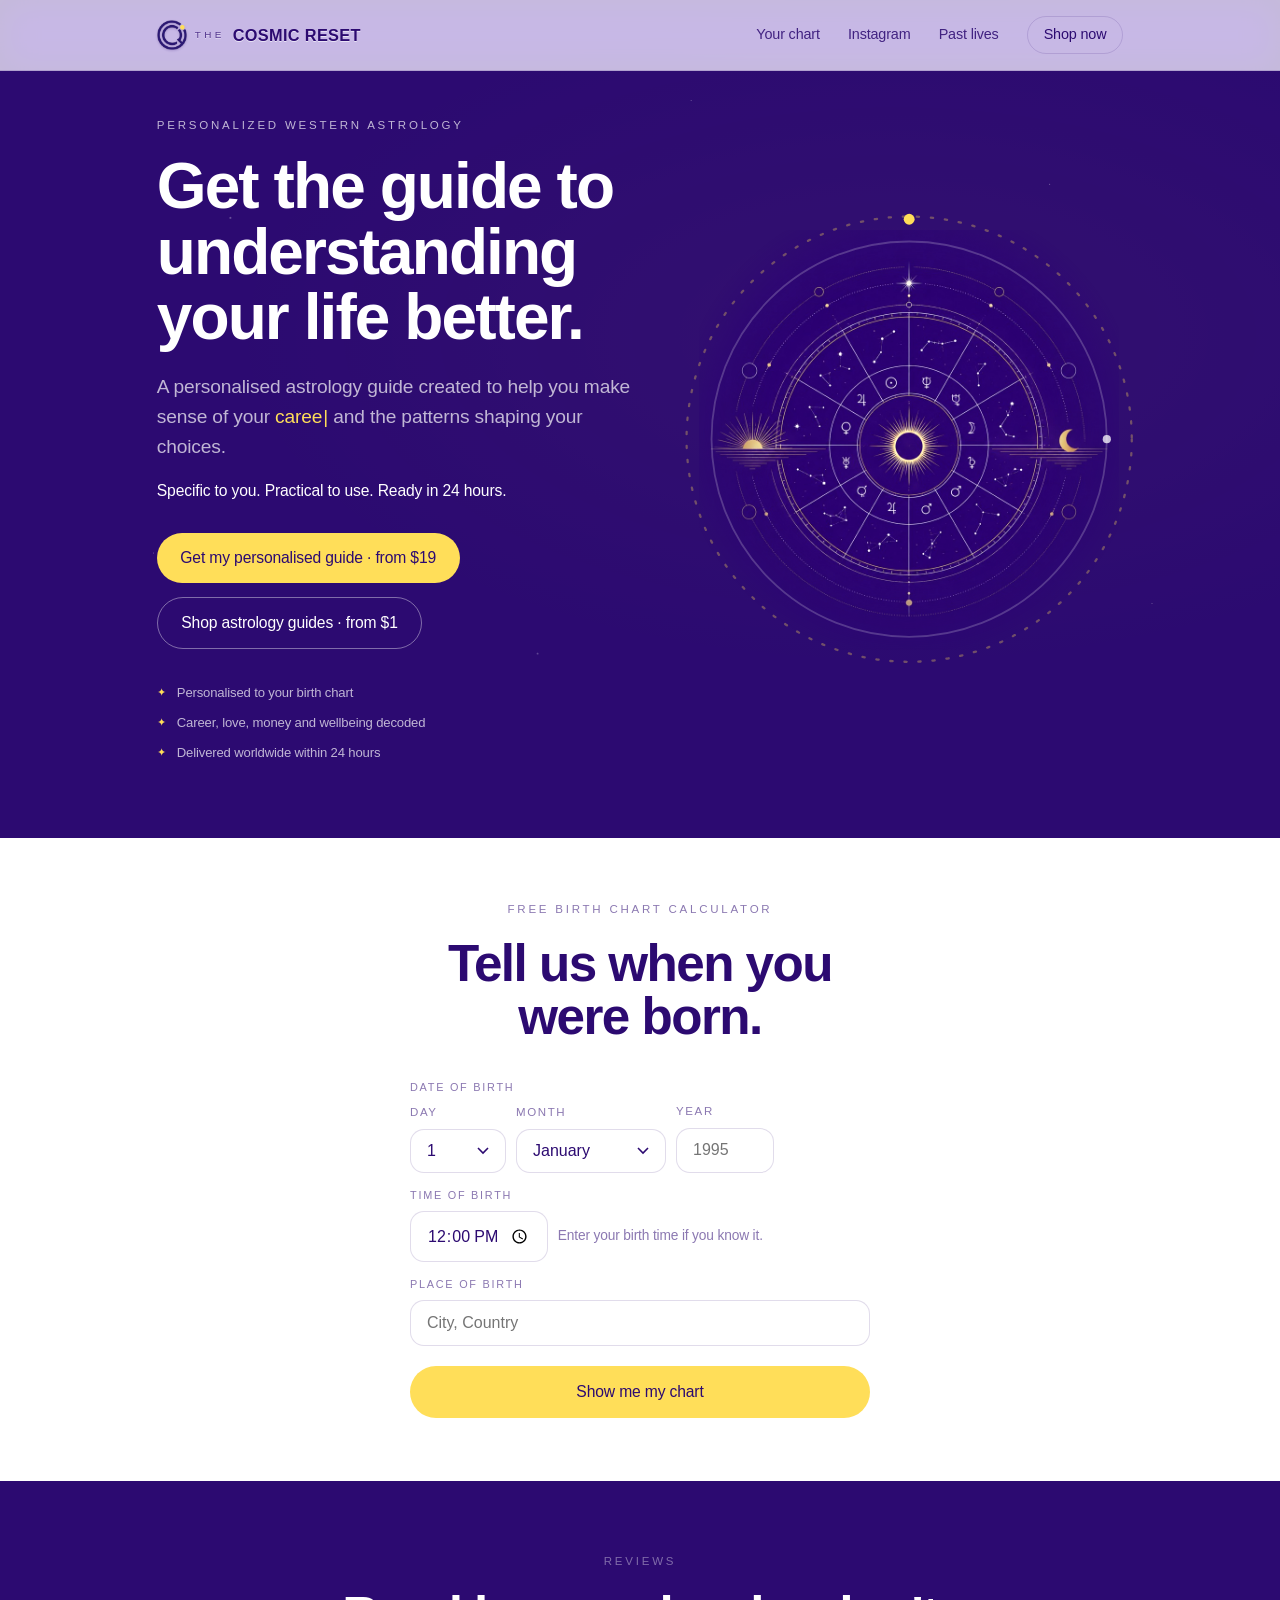
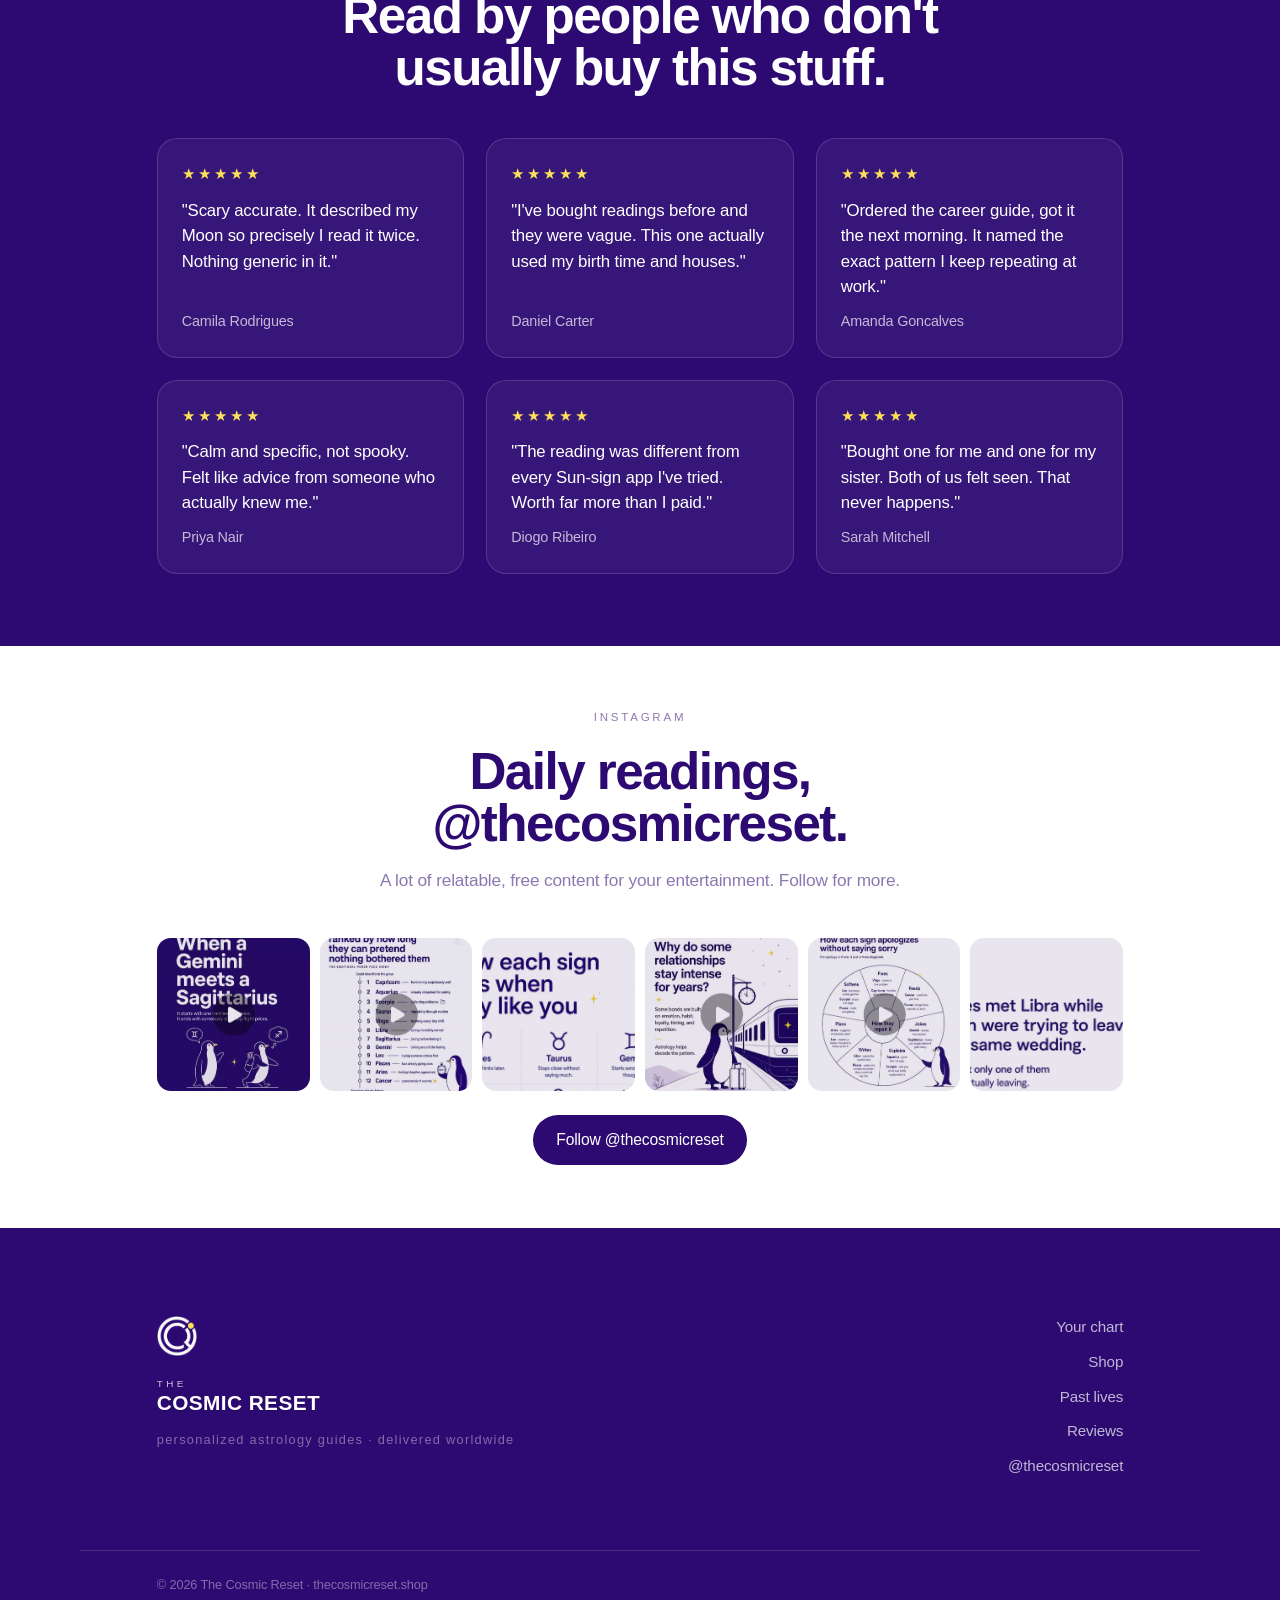
==== index.html @ 253e8c49 "Compact calculator to just a form; Show me my chart opens birth-chart popup (Sun/Moon/Rising up top," ====
<!doctype html>
<html lang="en">
<head>
  <meta charset="utf-8" />
  <meta name="viewport" content="width=device-width, initial-scale=1" />
  <title>The Cosmic Reset · Personalized astrology guides</title>
  <meta name="description" content="Personalized astrology guides built from your exact birth chart. Your Moon, Rising and houses decoded into career, love, health and money. Delivered worldwide in 24 hours." />
  <link rel="icon" href="assets/favicon.png" type="image/png" />
  <link rel="stylesheet" href="styles.css?v=6" />
</head>
<body>

  <!-- ================= NAV ================= -->
  <header class="nav" id="nav">
    <div class="nav__inner">
      <a class="wordmark" href="#top" aria-label="The Cosmic Reset, home">
        <span class="wordmark__logo" aria-hidden="true">
          <img class="wordmark__img wordmark__img--onDark" src="assets/logo-mark-white.png" alt="" />
          <img class="wordmark__img wordmark__img--onLight" src="assets/logo-mark.png" alt="" />
        </span>
        <span class="wordmark__the">THE</span>
        <span class="wordmark__main">COSMIC RESET</span>
      </a>
      <nav class="nav__links" aria-label="Primary">
        <a href="#calc">Your chart</a>
        <a href="#instagram">Instagram</a>
        <a href="past.html">Past lives</a>
        <a href="shop.html" class="nav__cta">Shop now</a>
      </nav>
    </div>
  </header>

  <main id="top">

    <!-- ================= HERO ================= -->
    <section class="hero" aria-labelledby="hero-title">
      <div class="wrap hero__inner">
        <div class="hero__content">
          <p class="eyebrow">Personalized Western astrology</p>
          <h1 id="hero-title" class="hero__title">Get the guide to understanding your life better.</h1>
          <p class="hero__sub">
            A personalised astrology guide created to help you make sense of your
            <span class="type"><span class="type__word" id="typeWord">career</span><span class="type__caret" aria-hidden="true">|</span></span>
            and the patterns shaping your choices.
          </p>
          <p class="hero__micro">Specific to you. Practical to use. Ready in 24 hours.</p>
          <div class="hero__actions">
            <a href="#calc" class="btn btn--yellow">Get my personalised guide · from $19</a>
            <a href="shop.html" class="btn btn--ghost">Shop astrology guides · from $1</a>
          </div>
          <ul class="trust">
            <li>Personalised to your birth chart</li>
            <li>Career, love, money and wellbeing decoded</li>
            <li>Delivered worldwide within 24 hours</li>
          </ul>
        </div>

        <div class="hero__art" aria-hidden="true">
          <span class="hero__art-glow"></span>
          <img class="hero__art-img" src="assets/graphics/g01.jpg" alt="" loading="eager" />
          <svg class="hero__art-aura" viewBox="0 0 100 100">
            <g class="aura-spin-cw">
              <circle cx="50" cy="50" r="49" class="aura-ring aura-ring--dash" />
              <circle cx="50" cy="1.6" r="1.2" class="aura-dot" />
            </g>
            <g class="aura-spin-ccw">
              <circle cx="50" cy="50" r="43.5" class="aura-ring" />
              <circle cx="93.5" cy="50" r="0.9" class="aura-dot aura-dot--white" />
            </g>
          </svg>
        </div>
      </div>
    </section>

    <!-- ================= FREE BIRTH CHART CALCULATOR ================= -->
    <section class="calc" id="calc" aria-labelledby="calc-title">
      <div class="wrap calc__inner">
        <p class="eyebrow eyebrow--dark">Free birth chart calculator</p>
        <h2 id="calc-title" class="statement statement--sm">Tell us when you were born.</h2>

        <form class="calc__form" id="chartForm" novalidate>
          <fieldset class="calc__group">
            <legend>Date of birth</legend>
            <div class="calc__row">
              <div class="field field--sm"><label for="bDay">Day</label><select id="bDay" required></select></div>
              <div class="field"><label for="bMonth">Month</label><select id="bMonth" required></select></div>
              <div class="field field--sm"><label for="bYear">Year</label><input id="bYear" type="number" inputmode="numeric" min="1900" max="2030" placeholder="1995" required /></div>
            </div>
          </fieldset>
          <fieldset class="calc__group">
            <legend>Time of birth</legend>
            <div class="calc__row">
              <div class="field field--sm"><label for="bTime" class="sr-only">Time of birth</label><input id="bTime" type="time" value="12:00" required /></div>
              <p class="calc__note">Enter your birth time if you know it.</p>
            </div>
          </fieldset>
          <fieldset class="calc__group">
            <legend>Place of birth</legend>
            <div class="field field--place">
              <label for="bPlace" class="sr-only">Place of birth</label>
              <input id="bPlace" type="text" autocomplete="off" placeholder="City, Country" required />
              <ul class="place-results" id="placeResults" hidden></ul>
            </div>
          </fieldset>
          <button type="submit" class="btn btn--yellow" id="chartBtn">Show me my chart</button>
        </form>

        <div class="calc__loading" id="calcLoading" hidden>
          <span class="spinner" aria-hidden="true"></span>
          <p class="calc__loadhead">Finding your place in the sky…</p>
          <p class="calc__note">Your birth details are being turned into your personal chart.</p>
        </div>

      </div>
    </section>

    <!-- ================= TESTIMONIALS ================= -->
    <section class="reviews" id="reviews" aria-labelledby="reviews-title">
      <div class="wrap">
        <header class="section-head section-head--center">
          <p class="eyebrow eyebrow--dark">Reviews</p>
          <h2 id="reviews-title" class="statement statement--sm">Read by people who don't usually buy this stuff.</h2>
        </header>
        <div class="reviews__grid">
          <figure class="review">
            <div class="review__stars" aria-label="5 out of 5">★★★★★</div>
            <blockquote>"Scary accurate. It described my Moon so precisely I read it twice. Nothing generic in it."</blockquote>
            <figcaption>Camila Rodrigues</figcaption>
          </figure>
          <figure class="review">
            <div class="review__stars" aria-label="5 out of 5">★★★★★</div>
            <blockquote>"I've bought readings before and they were vague. This one actually used my birth time and houses."</blockquote>
            <figcaption>Daniel Carter</figcaption>
          </figure>
          <figure class="review">
            <div class="review__stars" aria-label="5 out of 5">★★★★★</div>
            <blockquote>"Ordered the career guide, got it the next morning. It named the exact pattern I keep repeating at work."</blockquote>
            <figcaption>Amanda Goncalves</figcaption>
          </figure>
          <figure class="review">
            <div class="review__stars" aria-label="5 out of 5">★★★★★</div>
            <blockquote>"Calm and specific, not spooky. Felt like advice from someone who actually knew me."</blockquote>
            <figcaption>Priya Nair</figcaption>
          </figure>
          <figure class="review">
            <div class="review__stars" aria-label="5 out of 5">★★★★★</div>
            <blockquote>"The reading was different from every Sun-sign app I've tried. Worth far more than I paid."</blockquote>
            <figcaption>Diogo Ribeiro</figcaption>
          </figure>
          <figure class="review">
            <div class="review__stars" aria-label="5 out of 5">★★★★★</div>
            <blockquote>"Bought one for me and one for my sister. Both of us felt seen. That never happens."</blockquote>
            <figcaption>Sarah Mitchell</figcaption>
          </figure>
        </div>
      </div>
    </section>

    <!-- ================= INSTAGRAM ================= -->
    <section class="ig" id="instagram" aria-labelledby="ig-title">
      <div class="wrap">
        <header class="section-head section-head--center">
          <p class="eyebrow eyebrow--dark">Instagram</p>
          <h2 id="ig-title" class="statement statement--sm">Daily readings, @thecosmicreset.</h2>
          <p class="section-head__sub">A lot of relatable, free content for your entertainment. Follow for more.</p>
        </header>
        <div class="ig__grid">
          <a class="ig__tile ig__tile--photo" style="background-image:url('assets/insta/1.jpg')" href="https://www.instagram.com/p/DZp_RpdBVio/" target="_blank" rel="noopener" aria-label="View post on Instagram"><span class="ig__ov"></span></a>
          <a class="ig__tile ig__tile--photo" style="background-image:url('assets/insta/2.jpg')" href="https://www.instagram.com/p/Dbuy3RUh7YG/" target="_blank" rel="noopener" aria-label="View post on Instagram"><span class="ig__ov"></span></a>
          <a class="ig__tile ig__tile--photo" style="background-image:url('assets/insta/3.jpg')" href="https://www.instagram.com/p/DaiIgCUAY5L/" target="_blank" rel="noopener" aria-label="View post on Instagram"><span class="ig__ov"></span></a>
          <a class="ig__tile ig__tile--photo" style="background-image:url('assets/insta/4.jpg')" href="https://www.instagram.com/p/DZrbZH2Blje/" target="_blank" rel="noopener" aria-label="View post on Instagram"><span class="ig__ov"></span></a>
          <a class="ig__tile ig__tile--photo" style="background-image:url('assets/insta/5.jpg')" href="https://www.instagram.com/p/Dbrk7vJhxXN/" target="_blank" rel="noopener" aria-label="View post on Instagram"><span class="ig__ov"></span></a>
          <a class="ig__tile ig__tile--photo" style="background-image:url('assets/insta/6.jpg')" href="https://www.instagram.com/p/DbvMzLageoQ/?img_index=1" target="_blank" rel="noopener" aria-label="View post on Instagram"><span class="ig__ov"></span></a>
        </div>
        <div class="ig__cta"><a class="btn btn--purple" href="https://instagram.com/thecosmicreset" target="_blank" rel="noopener">Follow @thecosmicreset</a></div>
      </div>
    </section>

  </main>

  <!-- ================= FOOTER ================= -->
  <footer class="footer">
    <div class="wrap footer__inner">
      <div class="footer__brand">
        <img class="footer__logo" src="assets/logo-mark-white.png" alt="" aria-hidden="true" />
        <span class="wordmark wordmark--footer">
          <span class="wordmark__the">THE</span>
          <span class="wordmark__main">COSMIC RESET</span>
        </span>
        <p class="footer__line">personalized astrology guides · delivered worldwide</p>
      </div>
      <nav class="footer__nav" aria-label="Footer">
        <a href="#calc">Your chart</a>
        <a href="shop.html">Shop</a>
        <a href="past.html">Past lives</a>
        <a href="#reviews">Reviews</a>
        <a href="https://instagram.com/thecosmicreset" rel="noopener">@thecosmicreset</a>
      </nav>
    </div>
    <p class="footer__legal">© <span id="year"></span> The Cosmic Reset · thecosmicreset.shop</p>
  </footer>

  <!-- full birth chart popup -->
  <div class="modal fchart" id="fullChartModal" hidden aria-modal="true" role="dialog" aria-label="Your full birth chart">
    <div class="modal__backdrop" data-fclose></div>
    <div class="modal__card fchart__card">
      <button class="modal__x" data-fclose aria-label="Close">×</button>
      <p class="modal__eyebrow" id="fcSystem">Tropical · Western astrology</p>
      <h3 class="modal__title">Your birth chart</h3>
      <div class="fbig" id="fcBig"></div>
      <div class="fchart__angles" id="fcAngles"></div>
      <div class="fchart__cols">
        <div>
          <h4 class="fchart__h">Placements</h4>
          <div class="ptable" id="fcPlanets"></div>
        </div>
        <div>
          <h4 class="fchart__h">Houses <span class="fchart__hsub">areas of life</span></h4>
          <div class="htable" id="fcHouses"></div>
        </div>
      </div>
      <a class="btn btn--yellow fchart__cta" href="shop.html">Go deeper with a personalized guide</a>
    </div>
  </div>

  <div class="toast" id="toast" role="status" aria-live="polite"></div>

  <script src="https://checkout.razorpay.com/v1/checkout.js"></script>
  <script src="config.js?v=6"></script>
  <script src="chart.js?v=6"></script>
  <script src="app.js?v=6"></script>
</body>
</html>
---- styles.css ----
/* ============================================================
   THE COSMIC RESET · astrology store
   Palette only: purple #2C0A71 · yellow #FFDE59 · white #FFFFFF
   Type: Helvetica Neue. Space is authority.
   ============================================================ */

:root {
  --purple: #2C0A71;
  --purple-80: rgba(44, 10, 113, 0.80);
  --purple-55: rgba(44, 10, 113, 0.55);
  --purple-14: rgba(44, 10, 113, 0.14);
  --purple-08: rgba(44, 10, 113, 0.08);
  --yellow: #FFDE59;
  --white: #FFFFFF;
  --white-70: rgba(255, 255, 255, 0.70);
  --white-40: rgba(255, 255, 255, 0.40);
  --white-14: rgba(255, 255, 255, 0.14);

  --maxw: 1120px;
  --pad: clamp(22px, 6vw, 80px);
  --ease: cubic-bezier(0.22, 1, 0.36, 1);
  --font: "Helvetica Neue", Helvetica, "Inter", -apple-system, BlinkMacSystemFont, Arial, sans-serif;
}

* { box-sizing: border-box; margin: 0; padding: 0; }
html { scroll-behavior: smooth; -webkit-font-smoothing: antialiased; text-rendering: optimizeLegibility; }
body {
  font-family: var(--font); color: var(--purple); background: var(--white);
  line-height: 1.5; letter-spacing: -0.01em; overflow-x: hidden;
}
.wrap { width: 100%; max-width: var(--maxw); margin: 0 auto; padding-left: var(--pad); padding-right: var(--pad); }
a { color: inherit; text-decoration: none; }
[hidden] { display: none !important; }
.sr-only { position: absolute; width: 1px; height: 1px; padding: 0; margin: -1px; overflow: hidden; clip: rect(0 0 0 0); white-space: nowrap; border: 0; }

/* ---------- shared type ---------- */
.eyebrow { font-size: 0.72rem; font-weight: 500; letter-spacing: 0.24em; text-transform: uppercase; color: var(--white-70); margin-bottom: 20px; }
.eyebrow--dark { color: var(--purple-55); }
.accent { color: var(--yellow); }
.muted { color: var(--purple-55); }
.statement { font-weight: 700; font-size: clamp(2.4rem, 6vw, 4.6rem); line-height: 1.02; letter-spacing: -0.03em; }
.statement--sm { font-size: clamp(1.9rem, 4.4vw, 3.2rem); }

.section-head { max-width: 640px; margin-bottom: clamp(26px, 4vw, 44px); }
.section-head--center { margin-left: auto; margin-right: auto; text-align: center; }
.section-head__sub { margin-top: 18px; font-size: 1.08rem; line-height: 1.5; color: var(--purple-55); }

/* ---------- buttons ---------- */
.btn {
  display: inline-flex; align-items: center; justify-content: center; gap: 0.5em;
  font-family: var(--font); font-size: 0.98rem; font-weight: 500; letter-spacing: -0.01em;
  padding: 0.85em 1.5em; border-radius: 100px; border: 0; cursor: pointer;
  transition: transform 0.4s var(--ease), background 0.3s var(--ease), color 0.3s var(--ease), opacity 0.3s var(--ease), border-color 0.3s var(--ease);
}
.btn:hover { transform: translateY(-2px); }
.btn--yellow { background: var(--yellow); color: var(--purple); }
.btn--yellow:hover { opacity: 0.92; }
.btn--purple { background: var(--purple); color: var(--white); }
.btn--purple:hover { opacity: 0.9; }
.btn--ghost { background: transparent; color: var(--white); border: 1px solid var(--white-40); }
.btn--ghost:hover { border-color: var(--white); background: var(--white-14); }
.btn--sm { padding: 0.6em 1.15em; font-size: 0.9rem; }

/* zodiac sign graphic (transparent black PNG recoloured to currentColor) */
.zsign { display: inline-block; width: 1em; height: 1em; background-color: currentColor; flex: none;
  -webkit-mask: var(--zs) center / contain no-repeat; mask: var(--zs) center / contain no-repeat; }
.btn--soon { background: transparent; color: var(--purple-55); border: 1px solid var(--purple-14); }
.btn--soon:hover { color: var(--purple); border-color: var(--purple); }

/* ============================================================ NAV */
.nav { position: fixed; inset: 0 0 auto 0; z-index: 100; border-bottom: 1px solid transparent;
  transition: background 0.4s var(--ease), backdrop-filter 0.4s var(--ease), border-color 0.4s var(--ease); }
.nav__inner { max-width: var(--maxw); margin: 0 auto; padding: 16px var(--pad); display: flex; align-items: center; justify-content: space-between; gap: 24px; }
.nav.is-scrolled { background: rgba(255,255,255,0.72); backdrop-filter: saturate(160%) blur(18px); -webkit-backdrop-filter: saturate(160%) blur(18px); border-bottom-color: var(--purple-14); }
.nav .wordmark, .nav__links a { color: var(--white); transition: color 0.4s var(--ease); }
.nav.is-scrolled .wordmark, .nav.is-scrolled .nav__links a { color: var(--purple); }
.wordmark { display: inline-flex; align-items: center; gap: 0.5em; line-height: 1; }
.wordmark__logo { position: relative; width: 30px; height: 30px; flex: none; filter: drop-shadow(0 1px 1.5px rgba(0,0,0,0.30)); }
.wordmark__img { position: absolute; inset: 0; width: 100%; height: 100%; object-fit: contain; transition: opacity 0.35s var(--ease); }
.wordmark__img--onLight { opacity: 0; }
.wordmark__img--onDark { opacity: 1; }
.nav.is-scrolled .wordmark__img--onLight { opacity: 1; }
.nav.is-scrolled .wordmark__img--onDark { opacity: 0; }
.nav.is-scrolled .wordmark__logo { filter: drop-shadow(0 1px 1px rgba(44,10,113,0.22)); }
.wordmark__the, .wordmark__main { text-shadow: 0 1px 1px rgba(0,0,0,0.22); }
.nav.is-scrolled .wordmark__the, .nav.is-scrolled .wordmark__main { text-shadow: 0 1px 0 rgba(255,255,255,0.6); }
.wordmark__the { font-size: 0.62rem; font-weight: 500; letter-spacing: 0.34em; opacity: 0.75; }
.wordmark__main { font-size: 1.02rem; font-weight: 700; letter-spacing: 0.02em; }
.nav__links { display: flex; align-items: center; gap: clamp(14px, 2.2vw, 30px); }
.nav__links a { font-size: 0.9rem; opacity: 0.86; transition: opacity 0.25s var(--ease), color 0.4s var(--ease); }
.nav__links a:hover { opacity: 1; }
.nav__cta { border: 1px solid currentColor; border-radius: 100px; padding: 0.5em 1.1em; opacity: 1 !important; }
.nav.is-scrolled .nav__cta { border-color: var(--purple-14); }

/* ============================================================ HERO */
.hero { position: relative; background: var(--purple); color: var(--white); padding: clamp(96px, 13vh, 140px) 0 clamp(44px, 6vw, 76px); overflow: hidden; }
/* subtle cosmic depth: a soft glow pool + a scatter of stars (bright theme, kept faint) */
.hero::after {
  content: ""; position: absolute; inset: 0; pointer-events: none; z-index: 0; opacity: 0.55;
  background-image:
    radial-gradient(1.5px 1.5px at 18% 26%, rgba(255,255,255,0.7), transparent),
    radial-gradient(1px 1px at 68% 62%, rgba(255,255,255,0.6), transparent),
    radial-gradient(1px 1px at 82% 22%, rgba(255,255,255,0.6), transparent),
    radial-gradient(1.5px 1.5px at 42% 78%, rgba(255,255,255,0.5), transparent),
    radial-gradient(1px 1px at 54% 12%, rgba(255,255,255,0.5), transparent),
    radial-gradient(1px 1px at 12% 66%, rgba(255,255,255,0.5), transparent),
    radial-gradient(1px 1px at 90% 72%, rgba(255,255,255,0.5), transparent),
    radial-gradient(1200px 600px at 70% 40%, rgba(255,222,89,0.06), transparent 60%);
  background-repeat: no-repeat;
}
.hero__inner { position: relative; z-index: 1; display: grid; grid-template-columns: 1.05fr 0.95fr; gap: clamp(30px, 5vw, 70px); align-items: center; }
.hero__title { font-weight: 700; font-size: clamp(2.2rem, 5.4vw, 4rem); line-height: 1.02; letter-spacing: -0.03em; margin-bottom: 22px; max-width: 16ch; }
.hero__sub { font-size: clamp(1.05rem, 1.5vw, 1.3rem); line-height: 1.55; color: var(--white-70); max-width: 46ch; margin-bottom: 18px; }
.hero__micro { font-size: 0.98rem; font-weight: 500; color: var(--white); margin-bottom: 30px; }
.type { white-space: nowrap; }
.type__word { color: var(--yellow); font-weight: 500; }
.type__caret { color: var(--yellow); font-weight: 300; margin-left: 1px; animation: blink 1s step-end infinite; }
@keyframes blink { 50% { opacity: 0; } }
@media (prefers-reduced-motion: reduce) { .type__caret { display: none; } }
.hero__actions { display: flex; flex-wrap: wrap; gap: 14px; }
.trust { list-style: none; display: flex; flex-wrap: wrap; gap: 10px 22px; margin-top: 34px; }
.trust li { position: relative; font-size: 0.82rem; color: var(--white-70); padding-left: 20px; }
.trust li::before { content: "✦"; position: absolute; left: 0; color: var(--yellow); font-size: 0.7rem; top: 1px; }

/* hero art (brand graphic blended into the purple background) */
.hero__art { position: relative; display: grid; place-items: center; }
.hero__art > * { grid-column: 1; grid-row: 1; }
.hero__art-aura { position: relative; z-index: 2; width: min(560px, 106%); aspect-ratio: 1; overflow: visible; pointer-events: none; }
.aura-ring { fill: none; stroke: rgba(255,255,255,0.20); stroke-width: 0.4; }
.aura-ring--dash { stroke: rgba(255,222,89,0.32); stroke-dasharray: 0.5 2.6; stroke-linecap: round; stroke-width: 0.5; }
.aura-dot { fill: var(--yellow); }
.aura-dot--white { fill: rgba(255,255,255,0.75); }
.aura-spin-cw, .aura-spin-ccw { transform-box: view-box; transform-origin: 50px 50px; }
@media (prefers-reduced-motion: no-preference) {
  .aura-spin-cw { animation: aspin 46s linear infinite; }
  .aura-spin-ccw { animation: aspin 72s linear infinite reverse; }
  @keyframes aspin { to { transform: rotate(360deg); } }
}
.hero__art-glow {
  position: absolute; width: 78%; aspect-ratio: 1; border-radius: 50%; z-index: 0;
  background: radial-gradient(circle, rgba(255,222,89,0.22), rgba(120,80,220,0.14) 42%, transparent 70%);
  filter: blur(26px);
}
.hero__art-img {
  position: relative; z-index: 1; width: min(520px, 98%); height: auto; display: block;
  filter: saturate(1.14) brightness(1.06) contrast(1.03);
  -webkit-mask: radial-gradient(circle at 50% 47%, #000 46%, rgba(0,0,0,0.55) 62%, transparent 76%);
  mask: radial-gradient(circle at 50% 47%, #000 46%, rgba(0,0,0,0.55) 62%, transparent 76%);
}
@media (prefers-reduced-motion: no-preference) {
  .hero__art-img { animation: floaty 7.5s var(--ease) infinite; }
  @keyframes floaty { 0%,100% { transform: translateY(0) rotate(0deg); } 50% { transform: translateY(-14px) rotate(0.6deg); } }
  .hero__art-glow { animation: glowpulse 6s var(--ease) infinite; }
  @keyframes glowpulse { 0%,100% { opacity: 0.7; transform: scale(1); } 50% { opacity: 1; transform: scale(1.06); } }
}

/* ============================================================ FORM FIELDS (shared) */
.field { text-align: left; }
.field label { display: block; font-size: 0.72rem; letter-spacing: 0.14em; text-transform: uppercase; color: var(--purple-55); margin-bottom: 7px; }
.field select, .field input {
  appearance: none; -webkit-appearance: none; font-family: var(--font); font-size: 1rem; color: var(--purple);
  background: var(--white); border: 1px solid var(--purple-14); border-radius: 14px; padding: 0.8em 1em; cursor: pointer;
  transition: border-color 0.3s var(--ease), box-shadow 0.3s var(--ease); width: 100%;
}
.field select { padding-right: 2.4em; min-width: 150px;
  background-image: url("data:image/svg+xml;utf8,<svg xmlns='http://www.w3.org/2000/svg' width='12' height='8' viewBox='0 0 12 8'><path d='M1 1l5 5 5-5' fill='none' stroke='%232C0A71' stroke-width='1.6'/></svg>");
  background-repeat: no-repeat; background-position: right 1em center; }
.field input { cursor: text; }
.field select:focus, .field input:focus { outline: none; border-color: var(--purple); box-shadow: 0 0 0 4px var(--purple-08); }
.field--sm { flex: 0 0 auto; }
.field--sm select, .field--sm input { min-width: 96px; }

/* ============================================================ BIRTH CHART CALCULATOR */
.calc { background: var(--white); padding: clamp(44px, 7vh, 88px) 0; text-align: center; }
.calc__inner { max-width: 640px; margin: 0 auto; }
.calc__sub { margin-top: 16px; font-size: 1.08rem; color: var(--purple-55); }
.calc__form { margin: 36px auto 0; display: flex; flex-wrap: wrap; gap: 12px; justify-content: center; align-items: flex-end; }
.calc__form .btn { height: 52px; }
.field--place { position: relative; flex: 1 1 240px; text-align: left; }
.calc__hint { margin-top: 16px; font-size: 0.84rem; color: var(--purple-55); }

.place-results { position: absolute; top: 100%; left: 0; right: 0; z-index: 30; margin-top: 6px; list-style: none;
  background: var(--white); border: 1px solid var(--purple-14); border-radius: 14px; overflow: hidden auto; max-height: 260px;
  box-shadow: 0 18px 40px rgba(0,0,0,0.14); }
.place-results li button { display: block; width: 100%; text-align: left; padding: 12px 14px; background: var(--white); border: 0;
  font-family: var(--font); font-size: 0.95rem; color: var(--purple); cursor: pointer; }
.place-results li button:hover { background: var(--purple-08); }

.chart { margin: 44px auto 0; max-width: 860px; text-align: left; opacity: 0; transform: translateY(12px);
  transition: opacity 0.5s var(--ease), transform 0.5s var(--ease); }
.chart.is-show { opacity: 1; transform: none; }
.chart__grid { display: grid; grid-template-columns: repeat(3, 1fr); gap: 14px; }
.chart__item { border: 1px solid var(--purple-14); border-radius: 18px; padding: 22px; display: flex; flex-direction: column; gap: 3px; }
.chart__glyph { width: 2rem; height: 2rem; margin-bottom: 8px; }
.chart__k { font-size: 0.7rem; letter-spacing: 0.18em; text-transform: uppercase; color: var(--purple-55); }
.chart__v { font-size: 1.35rem; font-weight: 700; letter-spacing: -0.02em; }
.chart__note { font-size: 0.86rem; color: var(--purple-55); }
.chart__career { margin-top: 14px; border: 1px solid var(--purple-14); border-radius: 18px; padding: 22px 24px; background: var(--purple-08); }
.chart__career p { font-size: 1.1rem; margin: 8px 0 6px; }
.chart__career #rCareerG { width: 1.15rem; height: 1.15rem; vertical-align: -0.15em; }
.chart__cta { margin-top: 24px; display: flex; align-items: center; gap: 18px; flex-wrap: wrap; }
.chart__src { font-size: 0.8rem; color: var(--purple-55); }

/* inline guide builder (lives inside the chart result) */
.chart__build { margin-top: 22px; border-top: 1px solid var(--purple-14); padding-top: 24px; }
.chart__buildtitle { font-size: 1.3rem; font-weight: 700; letter-spacing: -0.02em; }
.chart__buildsub { margin-top: 6px; font-size: 0.98rem; color: var(--purple-55); }
.buildrow { margin-top: 18px; display: grid; grid-template-columns: 1fr 1.4fr; gap: 14px; }
.buildbuy { margin-top: 18px; display: flex; align-items: center; gap: 16px; flex-wrap: wrap; }
.buildprice { font-size: 1.5rem; font-weight: 700; letter-spacing: -0.02em; }
.buildnote { margin-top: 12px; font-size: 0.82rem; color: var(--purple-55); }

/* ============================================================ PERSONALIZED BUILDER */
.build { background: var(--purple); color: var(--white); padding: clamp(70px, 11vh, 140px) 0; }
.build .eyebrow--dark { color: var(--white-40); }
.build .section-head__sub { color: var(--white-70); }
.builder { max-width: 900px; margin: clamp(28px, 4vw, 48px) auto 0; background: rgba(255,255,255,0.06);
  border: 1px solid var(--white-14); border-radius: 24px; padding: clamp(22px, 3vw, 36px); }
.builder__row { display: grid; grid-template-columns: repeat(4, 1fr); gap: 14px; margin-bottom: 16px; }
.builder .field label { color: var(--white-70); }
.builder .field select, .builder .field input { min-width: 0; }
.field--grow { grid-column: 1 / -1; }
.builder__summary { display: flex; align-items: center; justify-content: space-between; gap: 18px; flex-wrap: wrap;
  margin-top: 6px; padding-top: 20px; border-top: 1px solid var(--white-14); }
.builder__line { color: var(--white-70); font-size: 1rem; }
.builder__buy { display: flex; align-items: center; gap: 16px; }
.builder__price { font-size: 1.5rem; font-weight: 700; letter-spacing: -0.02em; }
.builder__note { margin-top: 16px; font-size: 0.82rem; color: var(--white-40); }

/* ============================================================ SIGN EXPLORER */
.explorer { position: relative; background: var(--purple); color: var(--white); padding: clamp(80px, 13vh, 150px) 0; overflow: hidden; }
.explorer::before {
  content: ""; position: absolute; inset: 0; pointer-events: none; opacity: 0.4;
  background-image:
    radial-gradient(1px 1px at 24% 18%, rgba(255,255,255,0.6), transparent),
    radial-gradient(1px 1px at 78% 30%, rgba(255,255,255,0.5), transparent),
    radial-gradient(1.5px 1.5px at 60% 82%, rgba(255,255,255,0.5), transparent),
    radial-gradient(1px 1px at 14% 74%, rgba(255,255,255,0.4), transparent),
    radial-gradient(1px 1px at 88% 66%, rgba(255,255,255,0.4), transparent);
  background-repeat: no-repeat;
}
.explorer .wrap { position: relative; z-index: 1; }
.explorer .eyebrow--dark { color: var(--white-40); }
.explorer .section-head__sub { color: var(--white-70); }

.signbar { display: grid; grid-template-columns: repeat(4, 1fr); gap: clamp(10px, 1.2vw, 16px); margin: 0 auto clamp(44px, 6vw, 68px); }
.signtile {
  position: relative; text-align: left; display: flex; flex-direction: column; gap: 4px;
  padding: 20px 20px 18px; border-radius: 18px; cursor: pointer; color: var(--white);
  background: rgba(255,255,255,0.05); border: 1px solid var(--white-14);
  transition: transform 0.35s var(--ease), background 0.35s var(--ease), color 0.35s var(--ease), border-color 0.35s var(--ease), box-shadow 0.35s var(--ease);
}
.signtile:hover { transform: translateY(-4px); background: rgba(255,255,255,0.11); box-shadow: 0 18px 40px rgba(0,0,0,0.22); }
.signtile.is-active { background: var(--yellow); color: var(--purple); border-color: var(--yellow); }
.signtile__glyph { width: 1.7rem; height: 1.7rem; margin-bottom: 8px; }
.signtile__name { font-size: 1.15rem; font-weight: 700; letter-spacing: -0.02em; }
.signtile__dates { font-size: 0.8rem; opacity: 0.7; }
.signtile__cta { margin-top: 10px; font-size: 0.7rem; letter-spacing: 0.18em; text-transform: uppercase; opacity: 0.75; }
.signtile.is-active .signtile__cta { opacity: 1; }

/* selected sign panel */
.signpanel__head { display: flex; align-items: baseline; gap: 16px; margin-bottom: 28px; flex-wrap: wrap; }
.signpanel__glyph { width: 2.2rem; height: 2.2rem; }
.signpanel__name { font-size: 1.8rem; font-weight: 700; letter-spacing: -0.02em; }
.signpanel__meta { font-size: 0.9rem; color: var(--white-40); letter-spacing: 0.02em; }
.signgrid { display: grid; grid-template-columns: repeat(auto-fill, minmax(240px, 1fr)); gap: clamp(14px, 1.6vw, 20px); }

/* ============================================================ CARDS (shared across shelves) */
.card { position: relative; display: flex; flex-direction: column; min-height: 250px; padding: 24px 24px 20px;
  border-radius: 20px; background: var(--white); color: var(--purple); border: 1px solid transparent;
  transition: transform 0.5s var(--ease), box-shadow 0.5s var(--ease); overflow: hidden; }
.card:not(.card--soon):hover { transform: translateY(-6px); box-shadow: 0 24px 48px rgba(0,0,0,0.16); }
.card__top { display: flex; align-items: center; justify-content: space-between; }
.card__series { font-size: 0.66rem; letter-spacing: 0.2em; text-transform: uppercase; color: var(--purple-55); }
.card__glyph { font-size: 1.3rem; line-height: 1; color: var(--purple); width: 42px; height: 42px; display: grid; place-items: center; border: 1px solid var(--purple-14); border-radius: 50%; }
.card__title { margin-top: 26px; font-size: 1.35rem; font-weight: 700; line-height: 1.08; letter-spacing: -0.02em; }
.card__desc { margin-top: 10px; font-size: 0.95rem; color: var(--purple-55); line-height: 1.5; }
.card__foot { margin-top: auto; padding-top: 20px; display: flex; align-items: center; justify-content: space-between; gap: 12px; }
.card__price { font-size: 1.05rem; font-weight: 700; letter-spacing: -0.02em; }
.card__soon { font-size: 0.78rem; letter-spacing: 0.1em; text-transform: uppercase; color: var(--purple-55); }
.card:not(.card--soon)::after { content: "✦"; position: absolute; top: 22px; right: 74px; color: var(--yellow); font-size: 0.82rem; opacity: 0; transform: translateY(-4px); transition: opacity 0.4s var(--ease), transform 0.4s var(--ease); }
.card:not(.card--soon):hover::after { opacity: 1; transform: translateY(0); }

/* coming-soon cards inside the purple explorer */
.explorer .card--soon { background: rgba(255,255,255,0.06); border-color: var(--white-14); color: var(--white); }
.explorer .card--soon .card__series { color: var(--white-40); }
.explorer .card--soon .card__glyph { color: var(--white-70); border-color: var(--white-14); }
.explorer .card--soon .card__desc { color: var(--white-40); }
.explorer .card--soon .card__soon { color: var(--white-40); }
.explorer .card--feature { outline: 2px solid var(--yellow); outline-offset: -2px; }
.explorer .card--feature .card__series { color: var(--purple); }

/* ============================================================ SHELVES */
.shelf { padding: clamp(70px, 11vh, 140px) 0; }
.shelf--journals { background: var(--white); }
.shelf--quick { background: var(--white); border-top: 1px solid var(--purple-08); }
.grid { display: grid; gap: clamp(14px, 1.6vw, 22px); }
.grid--3 { grid-template-columns: repeat(auto-fill, minmax(260px, 1fr)); }
.grid--2 { grid-template-columns: repeat(auto-fit, minmax(300px, 1fr)); }

/* bundle band */
.bundle { margin-top: clamp(22px, 3vw, 32px); display: flex; align-items: center; justify-content: space-between; gap: 24px; flex-wrap: wrap;
  background: var(--purple); color: var(--white); border-radius: 22px; padding: clamp(26px, 4vw, 40px); }
.bundle__tag { display: inline-block; font-size: 0.68rem; letter-spacing: 0.18em; text-transform: uppercase; color: var(--purple); background: var(--yellow); padding: 4px 10px; border-radius: 100px; margin-bottom: 14px; }
.bundle__title { font-size: 1.7rem; font-weight: 700; letter-spacing: -0.02em; }
.bundle__desc { margin-top: 8px; color: var(--white-70); }
.bundle__buy { display: flex; align-items: center; gap: 18px; flex-wrap: wrap; }
.bundle__price { font-size: 1.3rem; font-weight: 700; }
.bundle__price s { color: var(--white-40); font-weight: 400; margin-right: 6px; }

/* ============================================================ HOW / TRUST */
.how { background: var(--purple); color: var(--white); padding: clamp(70px, 11vh, 140px) 0; }
.how .eyebrow--dark { color: var(--white-40); }
.how__grid { display: grid; grid-template-columns: repeat(4, 1fr); gap: clamp(20px, 3vw, 40px); }
.how__tile { border-top: 1px solid var(--white-14); padding-top: 22px; }
.how__mark { color: var(--yellow); font-size: 1rem; display: block; margin-bottom: 16px; }
.how__tile h3 { font-size: 1.1rem; font-weight: 700; letter-spacing: -0.01em; margin-bottom: 8px; }
.how__tile p { font-size: 0.94rem; color: var(--white-70); line-height: 1.5; }
.how__line { text-align: center; margin-top: clamp(48px, 7vw, 76px); font-size: 0.82rem; letter-spacing: 0.16em; text-transform: lowercase; color: var(--white-40); }

/* ============================================================ REVIEWS */
.reviews { background: var(--purple); color: var(--white); padding: clamp(48px, 8vh, 96px) 0; }
.reviews .eyebrow--dark { color: var(--white-40); }
.reviews__grid { display: grid; grid-template-columns: repeat(auto-fit, minmax(260px, 1fr)); gap: clamp(14px, 1.8vw, 22px); }
.review { background: rgba(255,255,255,0.05); border: 1px solid var(--white-14); border-radius: 20px; padding: 24px 24px; display: flex; flex-direction: column; gap: 12px; }
.review__stars { color: var(--yellow); letter-spacing: 3px; font-size: 0.95rem; }
.review blockquote { font-size: 1.05rem; line-height: 1.5; color: var(--white); }
.review figcaption { margin-top: auto; font-size: 0.9rem; color: var(--white-70); }

/* ============================================================ FAQ */
.faq { background: var(--purple); color: var(--white); padding: clamp(70px, 11vh, 140px) 0; }
.faq .eyebrow--dark { color: var(--white-40); }
.faq__inner { display: grid; grid-template-columns: 0.8fr 1.2fr; gap: clamp(30px, 5vw, 70px); align-items: start; }
.faq__list { display: grid; gap: 0; }
.faq details { border-top: 1px solid var(--white-14); padding: 4px 0; }
.faq details:last-child { border-bottom: 1px solid var(--white-14); }
.faq summary { list-style: none; cursor: pointer; padding: 20px 0; font-size: 1.1rem; font-weight: 500; display: flex; justify-content: space-between; align-items: center; gap: 20px; }
.faq summary::-webkit-details-marker { display: none; }
.faq summary::after { content: "+"; color: var(--yellow); font-size: 1.4rem; line-height: 1; transition: transform 0.3s var(--ease); }
.faq details[open] summary::after { transform: rotate(45deg); }
.faq details p { padding: 0 0 22px; color: var(--white-70); line-height: 1.55; max-width: 60ch; }

/* ============================================================ NEWSLETTER */
.reset { background: var(--white); padding: clamp(80px, 13vh, 170px) 0; }
.reset__inner { max-width: 640px; margin: 0 auto; text-align: center; }
.reset .eyebrow { color: var(--purple-55); }
.reset__title { font-size: clamp(2rem, 4.6vw, 3.4rem); font-weight: 700; line-height: 1.02; letter-spacing: -0.03em; }
.reset__sub { margin-top: 20px; font-size: 1.08rem; color: var(--purple-55); line-height: 1.5; }
.signup { margin: 36px auto 0; max-width: 520px; display: flex; gap: 10px; padding: 8px; border: 1px solid var(--purple-14); border-radius: 100px;
  transition: border-color 0.3s var(--ease), box-shadow 0.3s var(--ease); }
.signup:focus-within { border-color: var(--purple); box-shadow: 0 0 0 4px var(--purple-08); }
.signup input { flex: 1; border: 0; background: transparent; outline: none; font-family: var(--font); font-size: 1rem; color: var(--purple); padding: 0 18px; min-width: 0; }
.signup input::placeholder { color: var(--purple-55); }
.signup .btn { flex: none; }
.signup__note { margin-top: 16px; font-size: 0.86rem; color: var(--purple-55); }
.signup__note.is-ok { color: var(--purple); font-weight: 500; }

/* ============================================================ FOOTER */
.footer { background: var(--purple); color: var(--white); padding: clamp(56px, 8vw, 88px) 0 40px; }
.footer__inner { display: flex; justify-content: space-between; align-items: flex-start; gap: 40px; flex-wrap: wrap; }
.footer__logo { width: 40px; height: 40px; display: block; margin-bottom: 14px; }
.wordmark--footer { color: var(--white); flex-direction: column; align-items: flex-start; gap: 4px; }
.wordmark--footer .wordmark__main { font-size: 1.3rem; }
.footer__line { margin-top: 16px; font-size: 0.8rem; color: var(--white-40); letter-spacing: 0.1em; text-transform: lowercase; }
.footer__nav { display: grid; gap: 12px; text-align: right; }
.footer__nav a { font-size: 0.95rem; color: var(--white-70); transition: color 0.25s var(--ease); }
.footer__nav a:hover { color: var(--white); }
.footer__legal { max-width: var(--maxw); margin: clamp(48px, 7vw, 72px) auto 0; padding: 24px var(--pad) 0; border-top: 1px solid var(--white-14); font-size: 0.8rem; color: var(--white-40); }

/* ============================================================ CALC (birth chart) */
.calc__ordo { font-size: clamp(1.15rem, 2.2vw, 1.5rem); font-style: italic; color: var(--purple-55); margin-top: 4px; }
.calc__lead { max-width: 500px; margin: 12px auto 0; font-size: 0.98rem; line-height: 1.5; color: var(--purple-80); }
.calc__lead--em { color: var(--purple); }
.calc__topcta { margin-top: 18px; }

.calc__form { display: block; max-width: 460px; margin: clamp(22px, 3.5vw, 36px) auto 0; text-align: left; }
.calc__formhead { font-size: 1.05rem; font-weight: 700; letter-spacing: -0.02em; margin-bottom: 14px; text-align: center; }
.calc__group { border: 0; padding: 0; margin: 0 0 14px; }
.calc__group legend { font-size: 0.68rem; letter-spacing: 0.16em; text-transform: uppercase; color: var(--purple-55); margin-bottom: 8px; padding: 0; }
.calc__row { display: flex; flex-wrap: wrap; gap: 10px; align-items: flex-end; }
.calc__row .field--place, .calc__group .field--place { flex: 1 1 100%; }
.calc__note { font-size: 0.86rem; color: var(--purple-55); align-self: center; }
.calc__form > .btn { width: 100%; justify-content: center; margin-top: 6px; }

.calc__loading { max-width: 460px; margin: 30px auto 0; text-align: center; }
.spinner { width: 30px; height: 30px; border-radius: 50%; border: 3px solid var(--purple-14); border-top-color: var(--purple); display: inline-block; animation: spin360 0.9s linear infinite; }
@keyframes spin360 { to { transform: rotate(360deg); } }
.calc__loadhead { margin-top: 14px; font-size: 1.05rem; font-weight: 700; }

/* result */
.result { max-width: 600px; margin: clamp(28px, 4vw, 44px) auto 0; text-align: center;
  opacity: 0; transform: translateY(12px); transition: opacity 0.5s var(--ease), transform 0.5s var(--ease); }
.result.is-show { opacity: 1; transform: none; }
.result__eyebrow { font-size: 0.7rem; letter-spacing: 0.24em; text-transform: uppercase; color: var(--purple-55); }
.result__label { margin-top: 8px; font-size: 1rem; color: var(--purple-55); }
.result__sign { display: flex; align-items: center; justify-content: center; gap: 14px; margin: 6px 0 2px; }
.result__glyph { width: 2.6rem; height: 2.6rem; color: var(--purple); }
.result__name { font-size: clamp(2rem, 6vw, 3.2rem); font-weight: 700; letter-spacing: -0.02em; text-transform: uppercase; line-height: 1; }
.result__desc { max-width: 480px; margin: 14px auto 0; font-size: 0.96rem; line-height: 1.55; color: var(--purple-80); }
.result__h { margin-top: clamp(26px, 3.5vw, 40px); font-size: clamp(1.35rem, 3vw, 1.9rem); font-weight: 700; letter-spacing: -0.02em; }
.result__p { max-width: 480px; margin: 12px auto 0; font-size: 0.95rem; color: var(--purple-55); line-height: 1.5; }
.result__grid { display: grid; grid-template-columns: repeat(auto-fit, minmax(200px, 1fr)); gap: 12px; margin-top: 22px; text-align: left; }
.rcard { border: 1px solid var(--purple-14); border-radius: 16px; padding: 15px 16px; display: flex; flex-direction: column; gap: 5px; }
.rcard__k { font-size: 0.68rem; letter-spacing: 0.14em; text-transform: uppercase; color: var(--purple-55); }
.rcard__v { font-size: 1.2rem; font-weight: 700; letter-spacing: -0.02em; }
.rcard__d { font-size: 0.88rem; color: var(--purple-55); line-height: 1.45; }
.result__cta { display: flex; flex-wrap: wrap; gap: 14px 32px; justify-content: center; margin-top: 24px; }
.result__ctacol { display: flex; flex-direction: column; align-items: center; gap: 7px; }
.result__price { font-size: 0.82rem; color: var(--purple-55); }
.result__full { margin-top: 24px; background: transparent; border: 0; cursor: pointer; font-family: var(--font); font-size: 0.95rem; font-weight: 500; color: var(--purple); border-bottom: 1px solid var(--purple-14); padding-bottom: 3px; transition: border-color 0.25s var(--ease); }
.result__full:hover { border-color: var(--purple); }

/* full chart modal */
.fchart__card { width: min(760px, 100%); }
.fchart__angles { display: flex; flex-wrap: wrap; gap: 10px 22px; margin: 14px 0 20px; padding-bottom: 16px; border-bottom: 1px solid var(--purple-14); }
.fchart__angles span { font-size: 0.95rem; color: var(--purple-80); }
.fchart__angles b { font-weight: 700; }
.fchart__cols { display: grid; grid-template-columns: 1.5fr 1fr; gap: clamp(20px, 3vw, 40px); }
.fchart__h { font-size: 0.72rem; letter-spacing: 0.16em; text-transform: uppercase; color: var(--purple-55); margin-bottom: 12px; }
.fchart__hsub { text-transform: none; letter-spacing: 0; opacity: 0.7; }
.prow { display: grid; grid-template-columns: 1.4rem 1fr auto; gap: 10px; align-items: baseline; padding: 8px 0; border-top: 1px solid var(--purple-08); font-size: 0.95rem; }
.prow:first-child { border-top: 0; }
.prow__glyph { font-size: 1.1rem; color: var(--purple); }
.prow__name { font-weight: 500; }
.prow__pos { color: var(--purple-80); }
.prow__pos .retro { color: #b23a48; font-weight: 700; font-size: 0.8rem; margin-left: 4px; }
.prow__house { color: var(--purple-55); font-size: 0.82rem; text-align: right; white-space: nowrap; }
.hrow { display: flex; justify-content: space-between; padding: 7px 0; border-top: 1px solid var(--purple-08); font-size: 0.92rem; }
.hrow:first-child { border-top: 0; }
.hrow__n { color: var(--purple-55); }
.hrow__s { font-weight: 500; }
.fchart__save { margin-top: 24px; padding-top: 20px; border-top: 1px solid var(--purple-14); }
.fchart__savehead { font-size: 1.05rem; font-weight: 700; }
.fchart__google { margin-top: 12px; }
.fchart__emailsave { margin-top: 12px; display: flex; gap: 10px; }
.fchart__emailsave input { flex: 1; font-family: var(--font); font-size: 1rem; color: var(--purple); background: var(--white); border: 1px solid var(--purple-14); border-radius: 12px; padding: 0.7em 1em; }
.fchart__emailsave input:focus { outline: none; border-color: var(--purple); box-shadow: 0 0 0 4px var(--purple-08); }

/* Sun / Moon / Rising top cards in the popup */
.fbig { display: grid; grid-template-columns: repeat(3, 1fr); gap: 10px; margin: 14px 0 4px; }
.fbig__c { border: 1px solid var(--purple-14); border-radius: 16px; padding: 14px 12px; display: flex; flex-direction: column; align-items: center; text-align: center; gap: 3px; }
.fbig__g { width: 1.9rem; height: 1.9rem; color: var(--purple); margin-bottom: 4px; }
.fbig__k { font-size: 0.64rem; letter-spacing: 0.16em; text-transform: uppercase; color: var(--purple-55); }
.fbig__v { font-size: 1.15rem; font-weight: 700; letter-spacing: -0.02em; }
.fbig__d { font-size: 0.78rem; color: var(--purple-55); line-height: 1.35; }
.hrow__n { color: var(--purple-80); font-size: 0.9rem; }
.hrow__area { color: var(--purple-55); }
.fchart__cta { margin-top: 20px; width: 100%; justify-content: center; }

/* ============================================================ INSTAGRAM */
.ig { background: var(--white); padding: clamp(44px, 7vh, 88px) 0; }
.ig__grid { display: grid; grid-template-columns: repeat(6, 1fr); gap: 10px; }
.ig__tile { position: relative; aspect-ratio: 1; border-radius: 14px; overflow: hidden; display: grid; place-items: center; background: radial-gradient(120% 120% at 30% 20%, #3b1a8f, #2C0A71); }
.ig__tile--photo { background-size: cover; background-position: center; }
.ig__ov { position: absolute; inset: 0; background: rgba(44,10,113,0.10); transition: background 0.3s var(--ease); }
.ig__tile:hover .ig__ov { background: rgba(44,10,113,0); }
.ig__mark { position: relative; z-index: 1; width: 42%; height: 42%; color: #fff; }
.ig__cta { text-align: center; margin-top: 24px; }

/* ============================================================ SHOP (marketplace) */
.shop-hero { position: relative; background: var(--purple); color: var(--white); text-align: center; padding: clamp(96px, 13vh, 140px) 0 clamp(24px, 4vw, 40px); overflow: hidden; }
.shop-hero__in { position: relative; z-index: 1; }
.shop-hero h1 { font-size: clamp(2.1rem, 5vw, 3.4rem); font-weight: 700; letter-spacing: -0.03em; }
.shop-hero p { margin-top: 12px; color: var(--white-70); font-size: 1.05rem; }
.tabs { position: sticky; top: 0; z-index: 50; background: rgba(255,255,255,0.86); backdrop-filter: saturate(160%) blur(16px); -webkit-backdrop-filter: saturate(160%) blur(16px); border-bottom: 1px solid var(--purple-14); }
.tabs__in { display: flex; gap: 8px; flex-wrap: wrap; justify-content: center; padding: 14px var(--pad); max-width: var(--maxw); margin: 0 auto; }
.tab { padding: 0.55em 1.15em; border-radius: 100px; border: 1px solid var(--purple-14); background: var(--white); color: var(--purple); font-family: var(--font); font-size: 0.9rem; cursor: pointer; white-space: nowrap; transition: background .3s var(--ease), color .3s var(--ease), border-color .3s var(--ease); }
.tab:hover { border-color: var(--purple); }
.tab.is-active { background: var(--purple); color: var(--white); border-color: var(--purple); }
.shopwrap { padding: clamp(24px, 4vw, 44px) 0 clamp(56px, 9vw, 100px); }
.pgrid { display: grid; grid-template-columns: repeat(auto-fill, minmax(238px, 1fr)); gap: clamp(14px, 1.8vw, 22px); }
.pcard { border: 1px solid var(--purple-14); border-radius: 20px; overflow: hidden; background: var(--white); display: flex; flex-direction: column; transition: transform .45s var(--ease), box-shadow .45s var(--ease); }
.pcard:hover { transform: translateY(-6px); box-shadow: 0 24px 48px rgba(0,0,0,0.15); }
.pcard__art { position: relative; aspect-ratio: 4 / 3; background: radial-gradient(120% 120% at 30% 20%, #3b1a8f, #2C0A71); display: grid; place-items: center; }
.pcard__art svg { width: 40%; height: 40%; }
.pcard__art--photo { background-size: cover; background-position: center; }
.pcard__art-overlay { position: absolute; inset: 0; background: linear-gradient(180deg, rgba(44,10,113,0.05), rgba(44,10,113,0.32)); }
.pcard__tag { position: absolute; z-index: 2; top: 12px; left: 12px; background: var(--yellow); color: var(--purple); font-size: 0.62rem; letter-spacing: 0.12em; text-transform: uppercase; font-weight: 500; padding: 4px 9px; border-radius: 100px; }
.pcard__body { padding: 16px 18px 18px; display: flex; flex-direction: column; gap: 7px; flex: 1; }
.pcard__cat { font-size: 0.62rem; letter-spacing: 0.16em; text-transform: uppercase; color: var(--purple-55); }
.pcard__title { font-size: 1.12rem; font-weight: 700; letter-spacing: -0.02em; line-height: 1.15; }
.pcard__desc { font-size: 0.88rem; color: var(--purple-55); line-height: 1.45; flex: 1; }
.pcard__stars { color: var(--yellow); font-size: 0.82rem; letter-spacing: 2px; }
.pcard__soon { font-size: 0.72rem; letter-spacing: 0.1em; text-transform: uppercase; color: var(--purple-55); }
.modal__rzp { margin-top: 14px; display: flex; justify-content: center; }
.modal__rzp:empty { margin-top: 0; }
.pcard__foot { display: flex; align-items: center; justify-content: space-between; margin-top: 6px; }
.pcard__price { font-size: 1.15rem; font-weight: 700; letter-spacing: -0.02em; }

/* ============================================================ MODAL */
.modal { position: fixed; inset: 0; z-index: 200; display: grid; place-items: center; padding: 18px; }
.modal[hidden] { display: none; }
.modal__backdrop { position: absolute; inset: 0; background: rgba(20,4,50,0.55); backdrop-filter: blur(4px); -webkit-backdrop-filter: blur(4px); }
.modal__card { position: relative; z-index: 1; width: min(520px, 100%); max-height: 90vh; overflow-y: auto; background: var(--white); border-radius: 24px; padding: clamp(22px, 4vw, 34px); text-align: left; }
.modal__x { position: absolute; top: 12px; right: 14px; border: 0; background: transparent; font-size: 1.6rem; line-height: 1; color: var(--purple-55); cursor: pointer; }
.modal__eyebrow { font-size: 0.64rem; letter-spacing: 0.18em; text-transform: uppercase; color: var(--purple-55); }
.modal__title { font-size: 1.5rem; font-weight: 700; letter-spacing: -0.02em; margin-top: 4px; }
.modal__price { font-size: 1.1rem; font-weight: 700; margin-top: 8px; }
.modal__birth { margin-top: 18px; border-top: 1px solid var(--purple-14); padding-top: 16px; }
.modal__hint { font-size: 0.88rem; color: var(--purple-55); margin-bottom: 12px; }
.mrow { display: flex; flex-wrap: wrap; gap: 10px; }
.mrow .field { flex: 1 1 90px; }
.modal .field { margin-top: 12px; }
.modal .field--place { position: relative; }
.modal .btn { margin-top: 18px; width: 100%; justify-content: center; }
.modal__note { margin-top: 12px; font-size: 0.8rem; color: var(--purple-55); text-align: center; }

/* ============================================================ PAST (coming soon) */
.past { position: relative; min-height: 100svh; background: var(--purple); color: var(--white); display: grid; place-items: center; text-align: center; padding: 120px var(--pad) 72px; overflow: hidden; }
.past__in { position: relative; z-index: 1; max-width: 640px; }
.past__soon { display: inline-block; border: 1px solid var(--white-40); border-radius: 100px; padding: 0.5em 1.2em; letter-spacing: 0.22em; text-transform: uppercase; font-size: 0.72rem; color: var(--white-70); margin-bottom: 26px; }
.past h1 { font-size: clamp(2.4rem, 7vw, 4.6rem); font-weight: 700; letter-spacing: -0.035em; line-height: 1.02; }
.past__sub { margin-top: 20px; color: var(--white-70); font-size: 1.12rem; line-height: 1.5; }
.past__back { position: absolute; top: 26px; left: var(--pad); z-index: 2; color: var(--white-70); font-size: 0.9rem; }
.past__back:hover { color: var(--white); }
/* make the notify pill visible on the purple background */
.past .signup { background: rgba(255,255,255,0.10); border-color: rgba(255,255,255,0.42); }
.past .signup:focus-within { border-color: var(--white); box-shadow: 0 0 0 4px rgba(255,255,255,0.12); }
.past .signup input { color: var(--white); }
.past .signup input::placeholder { color: rgba(255,255,255,0.6); }

/* ============================================================ TOAST */
.toast { position: fixed; left: 50%; bottom: 28px; transform: translate(-50%, 24px); z-index: 200; max-width: min(92vw, 460px);
  background: var(--purple); color: var(--white); padding: 15px 22px; border-radius: 100px; font-size: 0.95rem; line-height: 1.35; text-align: center;
  box-shadow: 0 18px 46px rgba(0,0,0,0.32); opacity: 0; pointer-events: none; transition: opacity 0.4s var(--ease), transform 0.4s var(--ease); }
.toast.is-show { opacity: 1; transform: translate(-50%, 0); }
.toast b { color: var(--yellow); font-weight: 500; }

/* ============================================================ REVEAL */
.reveal { opacity: 0; transform: translateY(24px); transition: opacity 0.9s var(--ease), transform 0.9s var(--ease); }
.reveal.is-in { opacity: 1; transform: none; }
@media (prefers-reduced-motion: reduce) { .reveal { opacity: 1; transform: none; transition: none; } * { scroll-behavior: auto; } }

/* ============================================================ RESPONSIVE */
@media (max-width: 900px) {
  /* art becomes a faint top-right accent so the headline + CTA get the prime space */
  .hero { padding-top: clamp(92px, 15vh, 130px); }
  .hero__inner { grid-template-columns: 1fr; }
  .hero__content { position: relative; z-index: 2; }
  .hero__art { position: absolute; top: -30px; right: -120px; width: 360px; margin: 0; opacity: 0.30; pointer-events: none; }
  .hero__art-img { width: 360px; }
  .hero__art-glow { display: none; }
  .how__grid { grid-template-columns: repeat(2, 1fr); }
  .faq__inner { grid-template-columns: 1fr; }
  .signbar { grid-template-columns: repeat(3, 1fr); }
  .builder__row { grid-template-columns: repeat(2, 1fr); }
}
@media (max-width: 640px) {
  .nav__links a:not(.nav__cta) { display: none; }
  .calc__form { flex-direction: column; align-items: stretch; }
  .field select { width: 100%; }
  /* stop flex-basis from forcing the place field 240px tall (it pushed the city list far below) */
  .field--sm, .field--place { flex: 0 0 auto; }
  .how__grid { grid-template-columns: 1fr; }
  .signup { flex-direction: column; border-radius: 22px; padding: 12px; }
  .signup .btn { justify-content: center; }
  .signbar { grid-template-columns: repeat(2, 1fr); }
  /* denser, readable chart: glyph left, label + value + meaning stacked right */
  .fchart__cols { grid-template-columns: 1fr; }
  .result__sign { flex-direction: column; gap: 8px; }
  .chart__grid { grid-template-columns: 1fr; gap: 10px; }
  .chart__item { display: grid; grid-template-columns: auto 1fr; grid-template-areas: "g k" "g v" "g n"; column-gap: 14px; row-gap: 2px; align-items: center; padding: 14px 16px; }
  .chart__glyph { grid-area: g; width: 2rem; height: 2rem; margin: 0; }
  .chart__k { grid-area: k; font-size: 0.72rem; }
  .chart__v { grid-area: v; font-size: 1.2rem; }
  .chart__note { grid-area: n; font-size: 0.9rem; }
  .chart__career { padding: 16px 18px; }
  .chart__career p { font-size: 1.02rem; }
  .builder__row { grid-template-columns: 1fr; }
  .buildrow { grid-template-columns: 1fr; }
  .pgrid { grid-template-columns: repeat(2, 1fr); gap: 12px; }
  .pcard__body { padding: 13px 13px 15px; gap: 5px; }
  .pcard__title { font-size: 1rem; }
  .pcard__desc { display: -webkit-box; -webkit-line-clamp: 2; -webkit-box-orient: vertical; overflow: hidden; font-size: 0.82rem; }
  .pcard__cat { font-size: 0.58rem; }
  .ig__grid { grid-template-columns: repeat(3, 1fr); }
  .bundle { flex-direction: column; align-items: flex-start; }
  .footer__inner { flex-direction: column; }
  .footer__nav { text-align: left; }
}
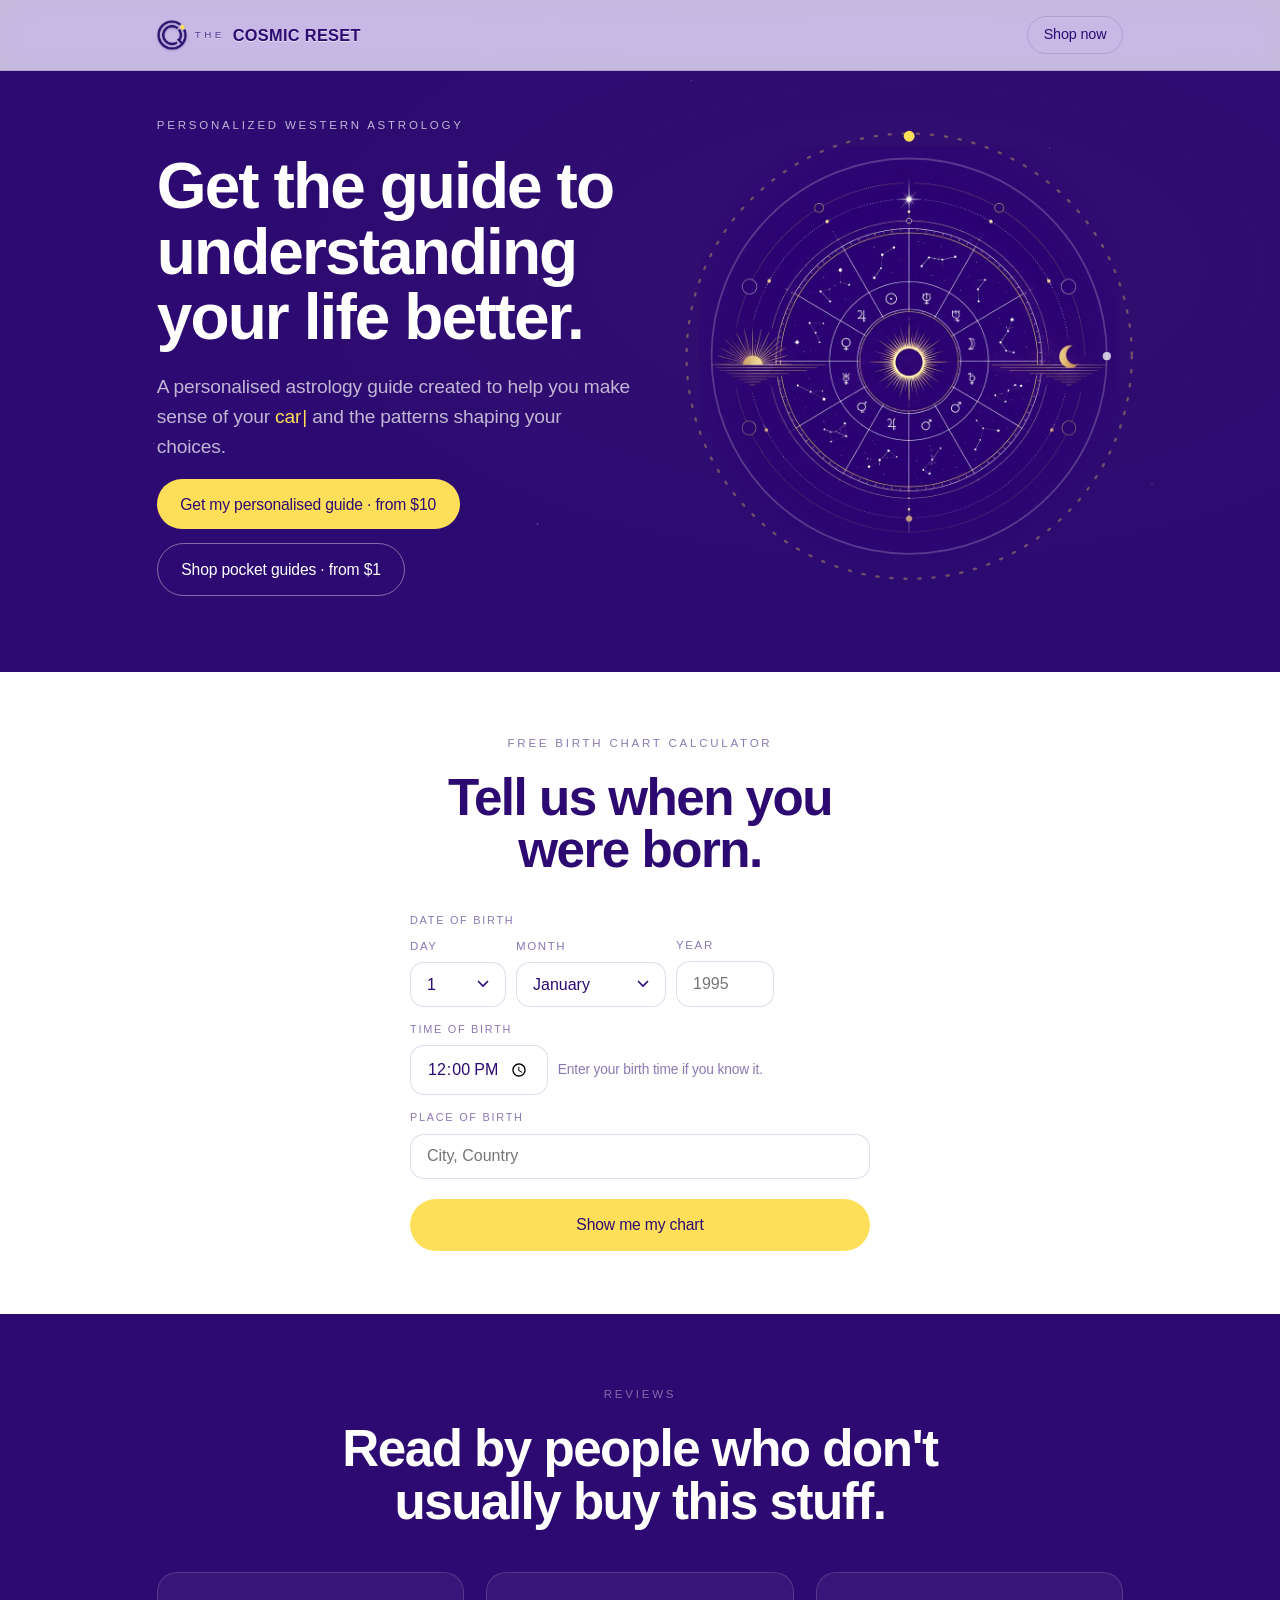
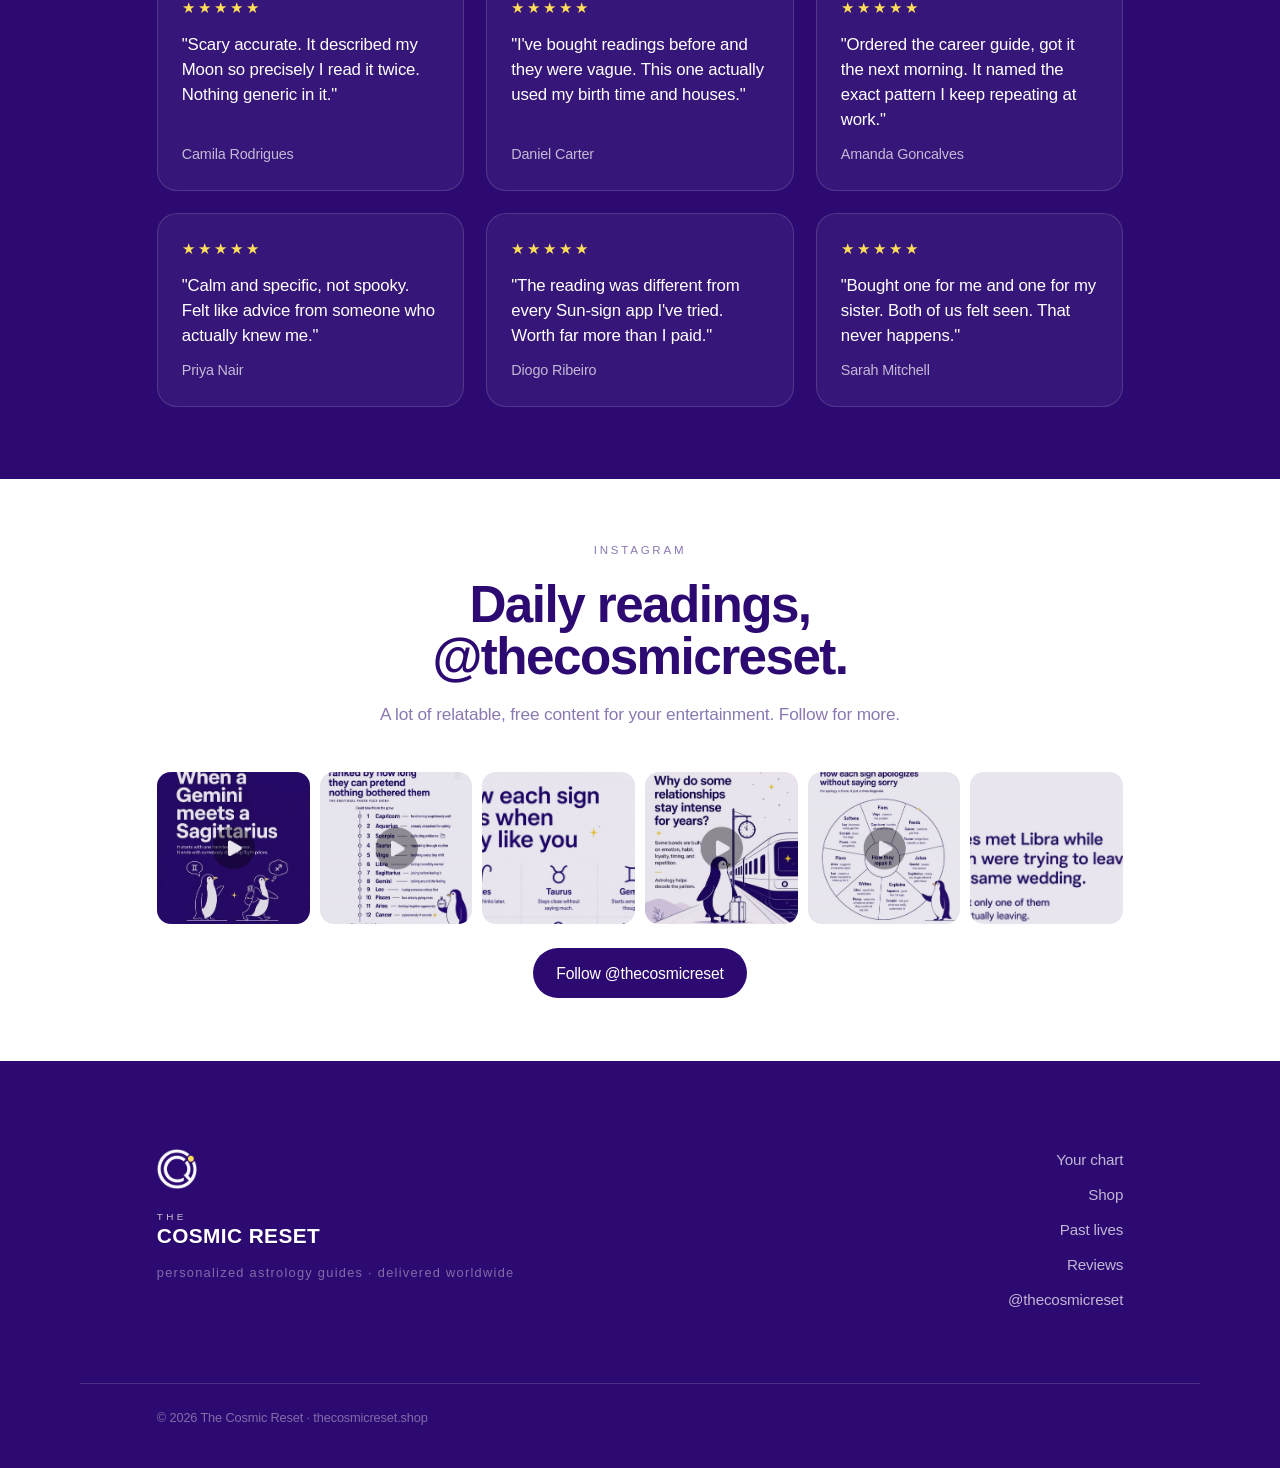
==== commit 3a6fedf0: "Shop: grey out coming-soon tiles, drop tile prices, all personalised guides live with Love & Career " ====
--- a/index.html
+++ b/index.html
@@ -6,7 +6,7 @@
   <title>The Cosmic Reset · Personalized astrology guides</title>
   <meta name="description" content="Personalized astrology guides built from your exact birth chart. Your Moon, Rising and houses decoded into career, love, health and money. Delivered worldwide in 24 hours." />
   <link rel="icon" href="assets/favicon.png" type="image/png" />
-  <link rel="stylesheet" href="styles.css?v=6" />
+  <link rel="stylesheet" href="styles.css?v=8" />
 </head>
 <body>
 
@@ -22,9 +22,6 @@
         <span class="wordmark__main">COSMIC RESET</span>
       </a>
       <nav class="nav__links" aria-label="Primary">
-        <a href="#calc">Your chart</a>
-        <a href="#instagram">Instagram</a>
-        <a href="past.html">Past lives</a>
         <a href="shop.html" class="nav__cta">Shop now</a>
       </nav>
     </div>
@@ -43,16 +40,10 @@
             <span class="type"><span class="type__word" id="typeWord">career</span><span class="type__caret" aria-hidden="true">|</span></span>
             and the patterns shaping your choices.
           </p>
-          <p class="hero__micro">Specific to you. Practical to use. Ready in 24 hours.</p>
           <div class="hero__actions">
-            <a href="#calc" class="btn btn--yellow">Get my personalised guide · from $19</a>
-            <a href="shop.html" class="btn btn--ghost">Shop astrology guides · from $1</a>
+            <a href="shop.html#personal" class="btn btn--yellow">Get my personalised guide · from $10</a>
+            <a href="shop.html#pocket" class="btn btn--ghost">Shop pocket guides · from $1</a>
           </div>
-          <ul class="trust">
-            <li>Personalised to your birth chart</li>
-            <li>Career, love, money and wellbeing decoded</li>
-            <li>Delivered worldwide within 24 hours</li>
-          </ul>
         </div>
 
         <div class="hero__art" aria-hidden="true">
@@ -226,8 +217,8 @@
   <div class="toast" id="toast" role="status" aria-live="polite"></div>
 
   <script src="https://checkout.razorpay.com/v1/checkout.js"></script>
-  <script src="config.js?v=6"></script>
-  <script src="chart.js?v=6"></script>
-  <script src="app.js?v=6"></script>
+  <script src="config.js?v=8"></script>
+  <script src="chart.js?v=8"></script>
+  <script src="app.js?v=8"></script>
 </body>
 </html>
--- a/styles.css
+++ b/styles.css
@@ -468,6 +468,62 @@
 .tab:hover { border-color: var(--purple); }
 .tab.is-active { background: var(--purple); color: var(--white); border-color: var(--purple); }
 .shopwrap { padding: clamp(24px, 4vw, 44px) 0 clamp(56px, 9vw, 100px); }
+.shoplayout { display: grid; grid-template-columns: 264px 1fr; gap: clamp(22px, 3.5vw, 44px); align-items: start; }
+.shoptabs { display: flex; flex-direction: column; gap: 10px; position: sticky; top: 82px; }
+.shoptab { text-align: left; display: flex; gap: 13px; align-items: flex-start; padding: 15px 16px; border: 1px solid var(--purple-14); border-radius: 18px; background: var(--white); cursor: pointer; font-family: var(--font); transition: border-color .3s var(--ease), background .3s var(--ease), transform .3s var(--ease); }
+.shoptab:hover { transform: translateX(2px); border-color: var(--purple); }
+.shoptab.is-active { background: var(--purple); border-color: var(--purple); }
+.shoptab__num { font-size: 0.78rem; font-weight: 700; color: var(--purple-55); padding-top: 2px; }
+.shoptab.is-active .shoptab__num { color: var(--yellow); }
+.shoptab__body { display: flex; flex-direction: column; gap: 4px; }
+.shoptab__title { font-size: 1.05rem; font-weight: 700; letter-spacing: -0.02em; color: var(--purple); }
+.shoptab.is-active .shoptab__title { color: var(--white); }
+.shoptab__tag { font-size: 0.8rem; color: var(--purple-55); line-height: 1.35; }
+.shoptab.is-active .shoptab__tag { color: var(--white-70); }
+.shoptab__meta { display: flex; align-items: center; gap: 10px; margin-top: 3px; }
+.shoptab__price { font-size: 0.85rem; font-weight: 700; color: var(--purple); }
+.shoptab.is-active .shoptab__price { color: var(--white); }
+.shoptab__depth { display: inline-flex; gap: 3px; }
+.shoptab__depth i { width: 6px; height: 6px; border-radius: 50%; background: var(--purple-14); display: inline-block; }
+.shoptab.is-active .shoptab__depth i { background: rgba(255,255,255,0.28); }
+.shoptab__depth i.on { background: var(--yellow); }
+.shoptab.is-active .shoptab__depth i.on { background: var(--yellow); }
+.shopmain { min-width: 0; }
+.pcard__art--sign { display: grid; place-items: center; }
+.pcard__sign { width: 46%; height: 46%; background-color: #fff; }
+
+/* compact sign / guide tiles */
+.stilegrid { display: grid; grid-template-columns: repeat(auto-fill, minmax(138px, 1fr)); gap: 12px; }
+.stile { position: relative; display: flex; flex-direction: column; align-items: center; gap: 8px; padding: 20px 14px 15px; border: 1px solid var(--purple-14); border-radius: 18px; background: var(--white); cursor: pointer; font-family: var(--font); transition: transform .35s var(--ease), box-shadow .35s var(--ease), border-color .35s var(--ease); }
+.stile:hover { transform: translateY(-4px); box-shadow: 0 16px 34px rgba(0,0,0,0.12); border-color: var(--purple); }
+.stile__g { width: 2.4rem; height: 2.4rem; background-color: var(--purple); }
+.stile__img { width: 3rem; height: 3rem; border-radius: 12px; background-size: cover; background-position: center; }
+.stile__n { font-size: 1rem; font-weight: 700; letter-spacing: -0.01em; color: var(--purple); text-align: center; line-height: 1.15; }
+.stile__soon { position: absolute; top: 8px; right: 8px; font-size: 0.56rem; letter-spacing: 0.1em; text-transform: uppercase; background: #e7e7ea; color: #8a8a92; padding: 3px 7px; border-radius: 100px; }
+.stile__best { position: absolute; top: 8px; right: 8px; font-size: 0.56rem; letter-spacing: 0.08em; text-transform: uppercase; font-weight: 700; background: var(--yellow); color: var(--purple); padding: 3px 7px; border-radius: 100px; }
+/* coming-soon: clearly greyed out and inert-looking */
+.stile--soon { background: #f4f4f6; border-color: #e4e4e8; cursor: default; }
+.stile--soon .stile__g { background-color: #b9b9c0; }
+.stile--soon .stile__img { filter: grayscale(1); opacity: 0.5; }
+.stile--soon .stile__n { color: #a3a3ac; }
+.stile--soon:hover { transform: none; box-shadow: none; border-color: #e4e4e8; }
+
+/* guide info popup */
+.signmodal__head { display: flex; align-items: center; gap: 14px; margin-bottom: 4px; }
+.signmodal__glyph { width: 2.4rem; height: 2.4rem; background-color: var(--purple); flex: none; }
+.signmodal__h { font-size: 0.7rem; letter-spacing: 0.16em; text-transform: uppercase; color: var(--purple-55); margin: 18px 0 8px; }
+.signmodal__why { font-size: 0.98rem; line-height: 1.55; color: var(--purple-80); }
+.signmodal__inside { list-style: none; display: grid; gap: 8px; margin: 0; padding: 0; }
+.signmodal__inside li { position: relative; padding-left: 22px; font-size: 0.95rem; color: var(--purple-80); }
+.signmodal__inside li::before { content: "✦"; position: absolute; left: 0; color: var(--yellow); font-size: 0.8rem; top: 1px; }
+.signmodal__soon { font-size: 1rem; font-weight: 600; color: var(--purple-55); text-align: center; padding: 12px 0; }
+#signModal .btn { margin-top: 16px; width: 100%; justify-content: center; }
+#signModal .field { margin-top: 4px; }
+@media (max-width: 760px) {
+  .shoplayout { grid-template-columns: 1fr; gap: 16px; }
+  .shoptabs { position: static; flex-direction: row; overflow-x: auto; gap: 10px; padding-bottom: 4px; }
+  .shoptab { flex: 0 0 210px; }
+}
 .pgrid { display: grid; grid-template-columns: repeat(auto-fill, minmax(238px, 1fr)); gap: clamp(14px, 1.8vw, 22px); }
 .pcard { border: 1px solid var(--purple-14); border-radius: 20px; overflow: hidden; background: var(--white); display: flex; flex-direction: column; transition: transform .45s var(--ease), box-shadow .45s var(--ease); }
 .pcard:hover { transform: translateY(-6px); box-shadow: 0 24px 48px rgba(0,0,0,0.15); }
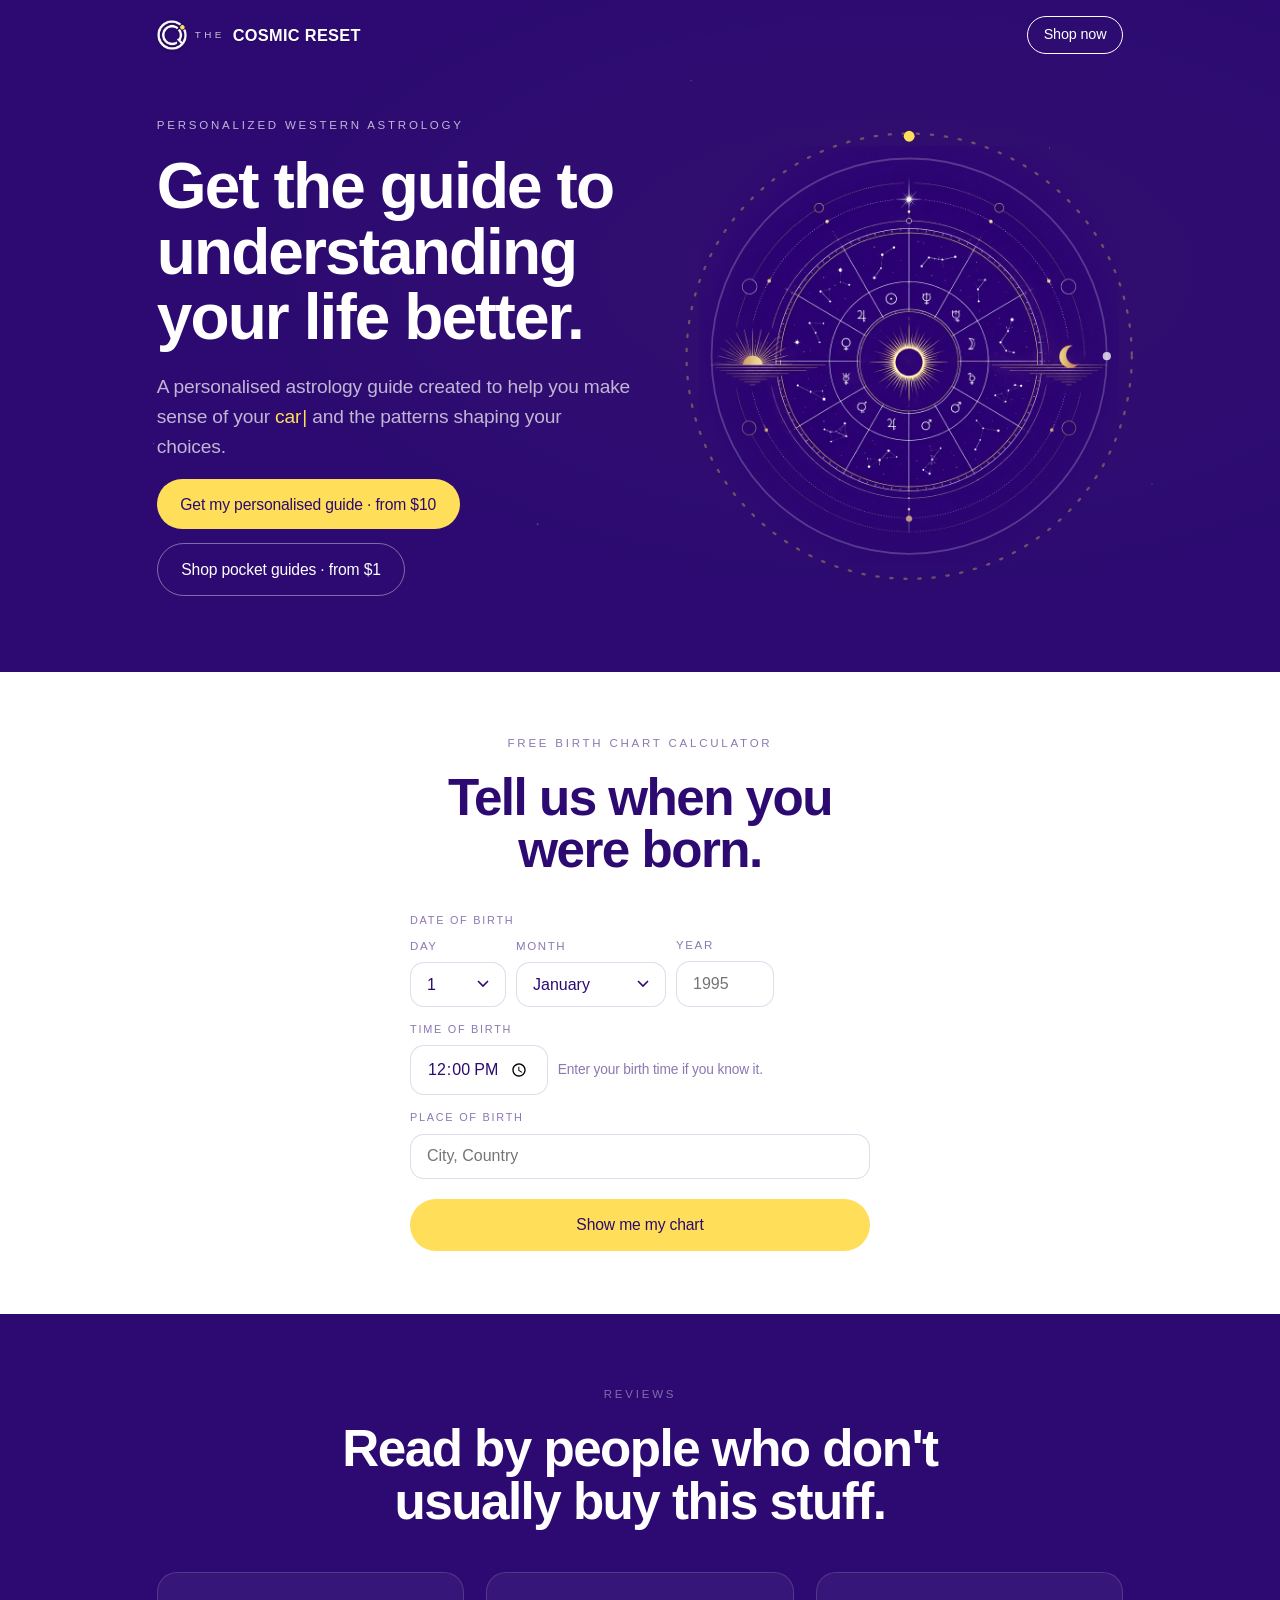
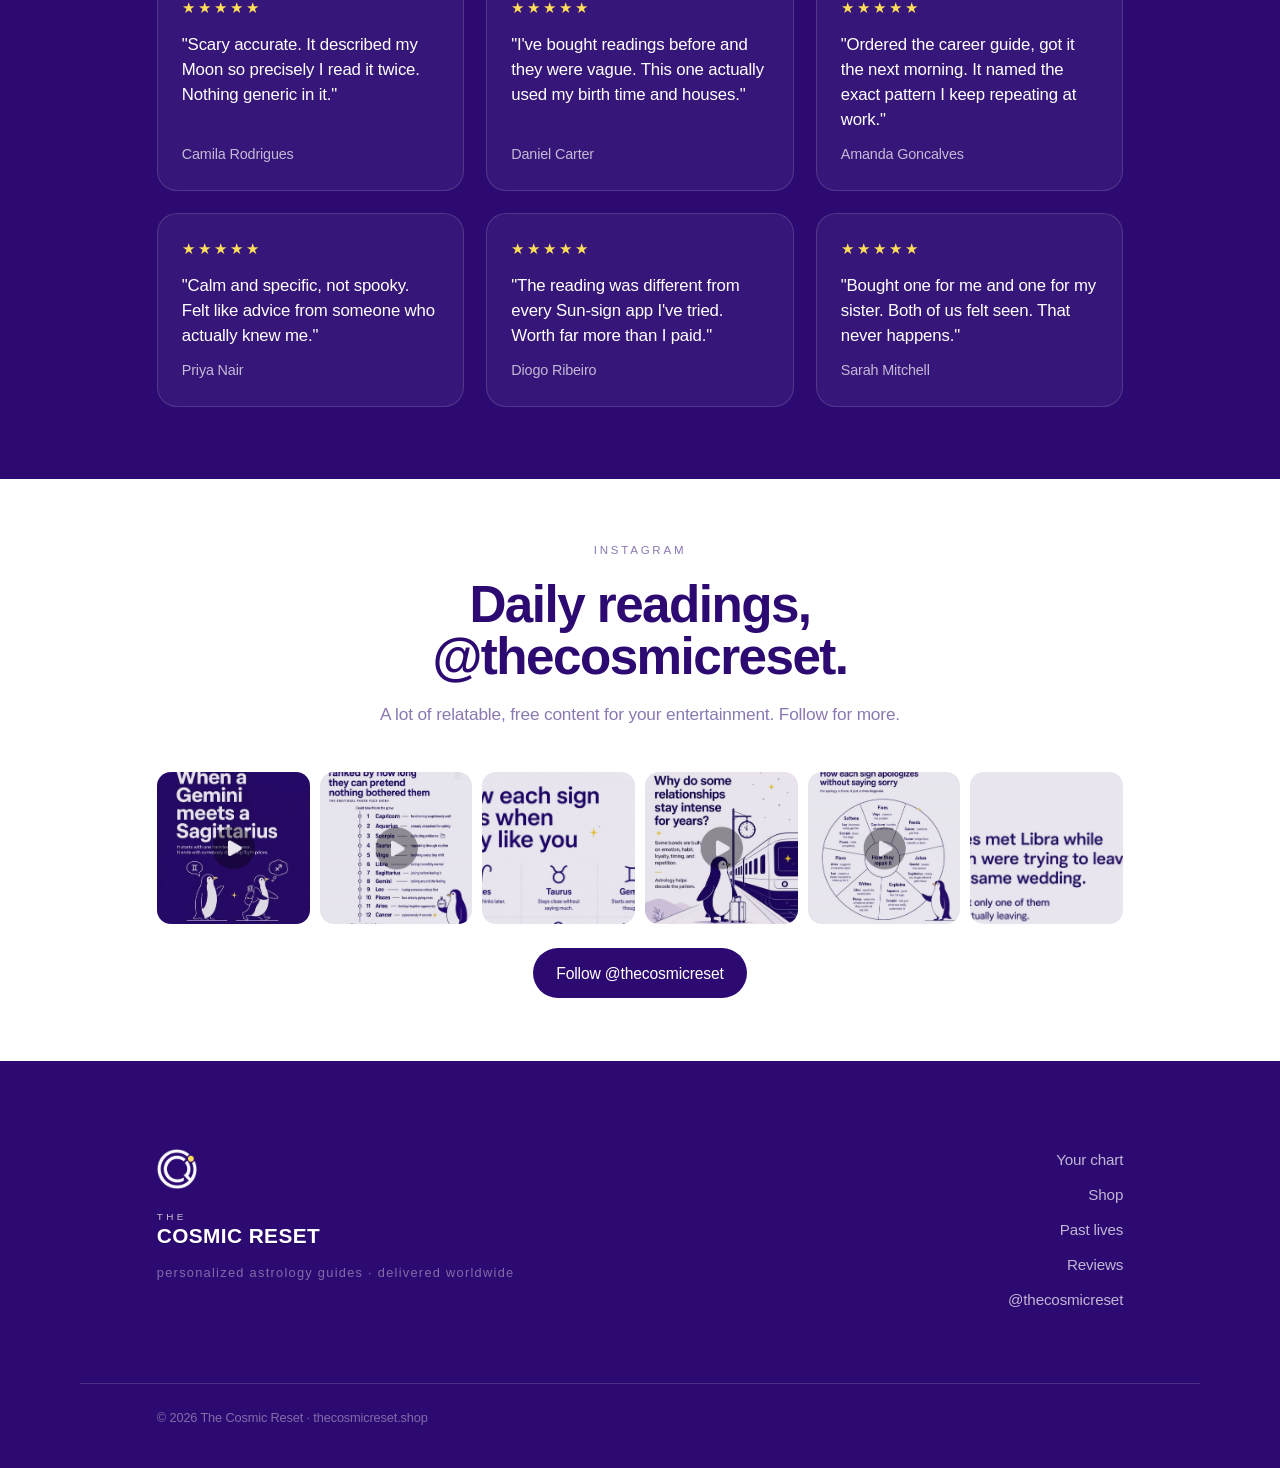
==== commit 310dbea1: "Shop: compact 3-up depth tabs on mobile so they no longer overflow Co-Authored-By: Claude Opus 4.8 <" ====
--- a/index.html
+++ b/index.html
@@ -6,7 +6,7 @@
   <title>The Cosmic Reset · Personalized astrology guides</title>
   <meta name="description" content="Personalized astrology guides built from your exact birth chart. Your Moon, Rising and houses decoded into career, love, health and money. Delivered worldwide in 24 hours." />
   <link rel="icon" href="assets/favicon.png" type="image/png" />
-  <link rel="stylesheet" href="styles.css?v=8" />
+  <link rel="stylesheet" href="styles.css?v=9" />
 </head>
 <body>
 
@@ -217,8 +217,8 @@
   <div class="toast" id="toast" role="status" aria-live="polite"></div>
 
   <script src="https://checkout.razorpay.com/v1/checkout.js"></script>
-  <script src="config.js?v=8"></script>
-  <script src="chart.js?v=8"></script>
-  <script src="app.js?v=8"></script>
+  <script src="config.js?v=9"></script>
+  <script src="chart.js?v=9"></script>
+  <script src="app.js?v=9"></script>
 </body>
 </html>
--- a/styles.css
+++ b/styles.css
@@ -521,8 +521,15 @@
 #signModal .field { margin-top: 4px; }
 @media (max-width: 760px) {
   .shoplayout { grid-template-columns: 1fr; gap: 16px; }
-  .shoptabs { position: static; flex-direction: row; overflow-x: auto; gap: 10px; padding-bottom: 4px; }
-  .shoptab { flex: 0 0 210px; }
+  .shoptabs { position: static; display: grid; grid-template-columns: repeat(3, 1fr); gap: 8px; }
+  .shoptab { flex-direction: column; align-items: flex-start; gap: 4px; padding: 10px 11px; border-radius: 14px; min-width: 0; }
+  .shoptab__num { padding-top: 0; font-size: 0.66rem; }
+  .shoptab__body { gap: 3px; }
+  .shoptab__title { font-size: 0.82rem; line-height: 1.12; letter-spacing: -0.01em; }
+  .shoptab__tag { display: none; }
+  .shoptab__meta { margin-top: 1px; gap: 7px; }
+  .shoptab__price { font-size: 0.78rem; }
+  .shoptab:hover { transform: none; }
 }
 .pgrid { display: grid; grid-template-columns: repeat(auto-fill, minmax(238px, 1fr)); gap: clamp(14px, 1.8vw, 22px); }
 .pcard { border: 1px solid var(--purple-14); border-radius: 20px; overflow: hidden; background: var(--white); display: flex; flex-direction: column; transition: transform .45s var(--ease), box-shadow .45s var(--ease); }
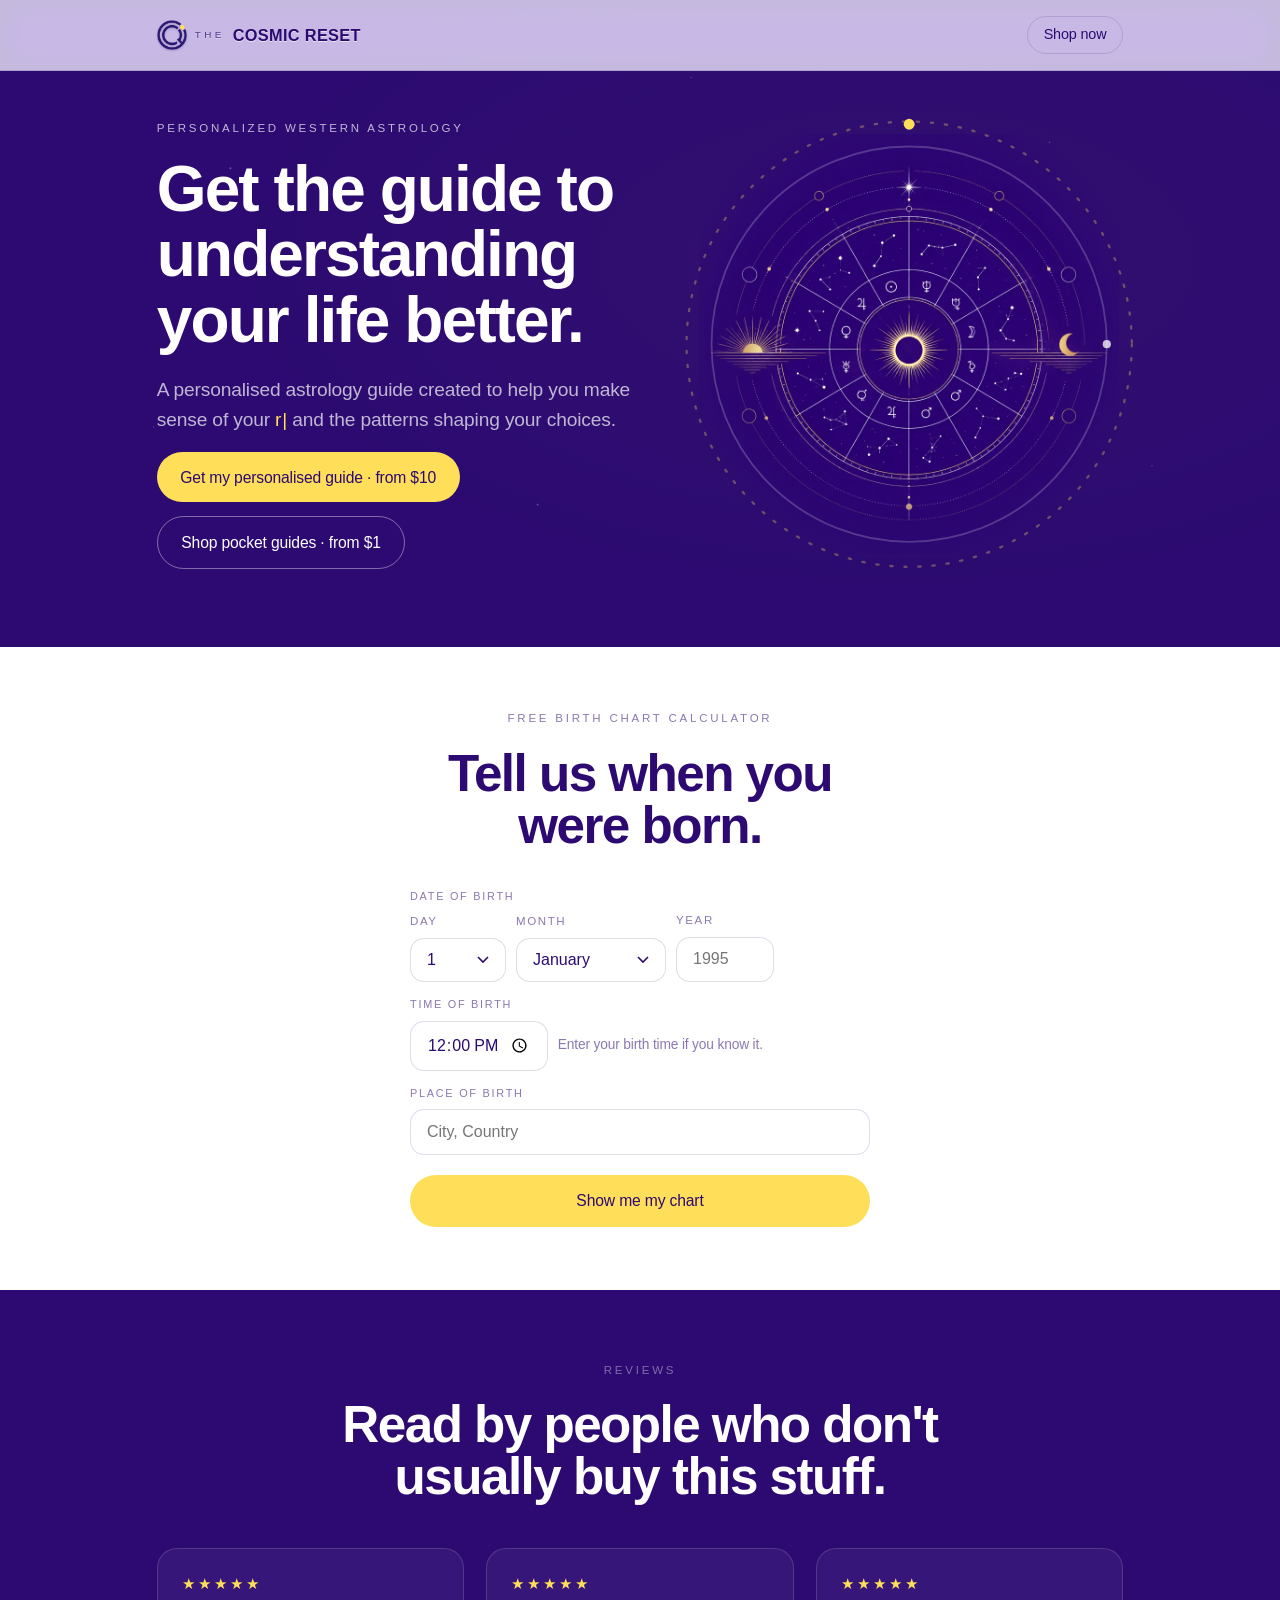
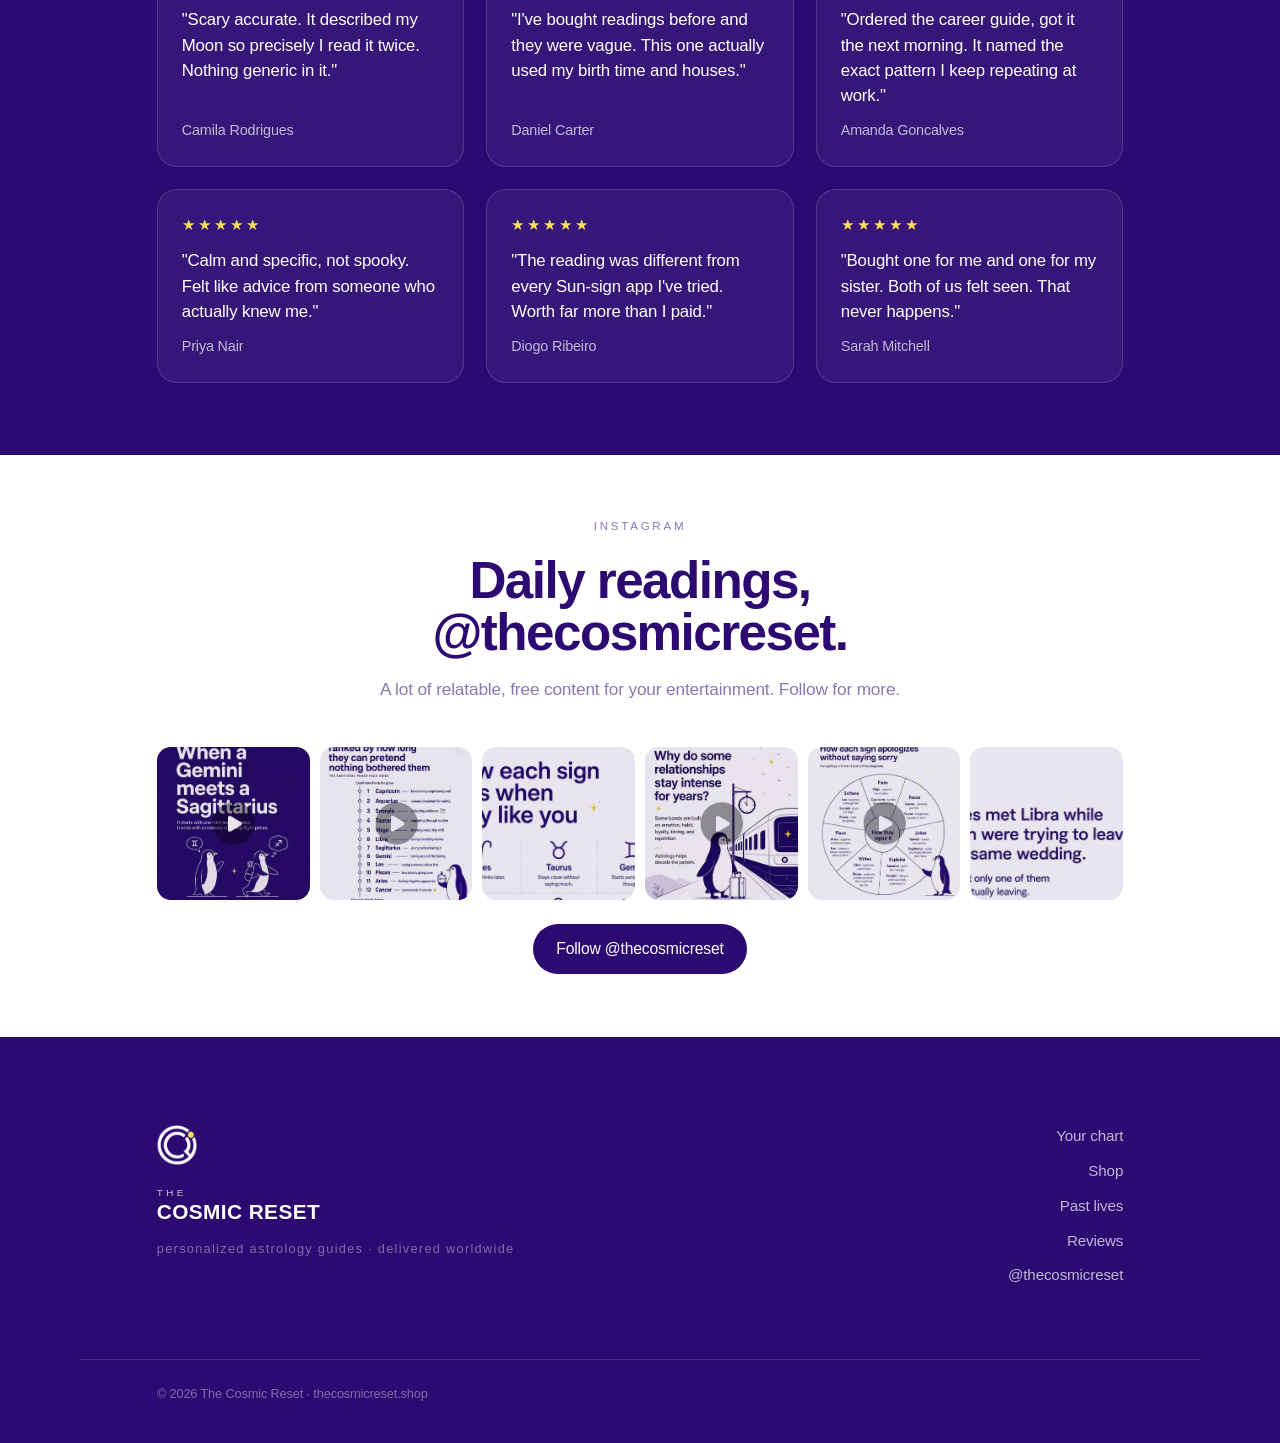
==== commit 0c0b10e1: "Mobile: tighten global type scale, hero/section spacing, and shop tiles Co-Authored-By: Claude Opus " ====
--- a/index.html
+++ b/index.html
@@ -6,7 +6,7 @@
   <title>The Cosmic Reset · Personalized astrology guides</title>
   <meta name="description" content="Personalized astrology guides built from your exact birth chart. Your Moon, Rising and houses decoded into career, love, health and money. Delivered worldwide in 24 hours." />
   <link rel="icon" href="assets/favicon.png" type="image/png" />
-  <link rel="stylesheet" href="styles.css?v=9" />
+  <link rel="stylesheet" href="styles.css?v=10" />
 </head>
 <body>
 
@@ -217,8 +217,8 @@
   <div class="toast" id="toast" role="status" aria-live="polite"></div>
 
   <script src="https://checkout.razorpay.com/v1/checkout.js"></script>
-  <script src="config.js?v=9"></script>
-  <script src="chart.js?v=9"></script>
-  <script src="app.js?v=9"></script>
+  <script src="config.js?v=10"></script>
+  <script src="chart.js?v=10"></script>
+  <script src="app.js?v=10"></script>
 </body>
 </html>
--- a/styles.css
+++ b/styles.css
@@ -641,3 +641,51 @@
   .footer__inner { flex-direction: column; }
   .footer__nav { text-align: left; }
 }
+
+/* ---- mobile sizing pass: tighter type + spacing on phones ---- */
+@media (max-width: 640px) {
+  .eyebrow { font-size: 0.62rem; letter-spacing: 0.16em; margin-bottom: 12px; }
+  /* hero */
+  .hero { padding: 78px 0 38px; }
+  .hero__title { font-size: 1.82rem; line-height: 1.07; margin-bottom: 14px; max-width: 22ch; }
+  .hero__sub { font-size: 1rem; line-height: 1.5; margin-bottom: 16px; }
+  .hero__actions { gap: 10px; }
+  .btn { font-size: 0.92rem; padding: 0.82em 1.3em; }
+  /* headings */
+  .statement { font-size: 2rem; line-height: 1.07; }
+  .statement--sm { font-size: 1.5rem; }
+  .reset__title, .result__name { font-size: 1.85rem; }
+  .section-head { margin-bottom: 20px; }
+  .section-head__sub { font-size: 0.98rem; margin-top: 10px; }
+  /* section vertical rhythm */
+  .calc { padding: 46px 0; }
+  .reviews { padding: 44px 0; }
+  .ig { padding: 44px 0; }
+  .reset { padding: 54px 0; }
+  .shelf, .how, .faq, .explorer, .build { padding: 50px 0; }
+  .footer { padding: 46px 0 30px; }
+  .footer__legal { margin-top: 32px; }
+  .calc__form { margin-top: 22px; }
+  /* shop */
+  .shop-hero { padding: 78px 0 18px; }
+  .shop-hero h1 { font-size: 1.9rem; }
+  .shop-hero p { font-size: 1rem; margin-top: 8px; }
+  .shopwrap { padding: 18px 0 54px; }
+  /* past-lives */
+  .past { padding: 70px 0 54px; }
+  .past h1 { font-size: 2rem; }
+  /* shop sign tiles: tighter */
+  .stilegrid { gap: 10px; }
+  .stile { padding: 15px 11px 12px; gap: 6px; }
+  .stile__g { width: 2rem; height: 2rem; }
+  .stile__img { width: 2.5rem; height: 2.5rem; }
+  .stile__n { font-size: 0.92rem; }
+  .stile__soon, .stile__best { font-size: 0.52rem; padding: 2px 6px; }
+}
+@media (max-width: 400px) {
+  .hero__title { font-size: 1.66rem; }
+  .statement { font-size: 1.8rem; }
+  .statement--sm { font-size: 1.4rem; }
+  .shop-hero h1 { font-size: 1.72rem; }
+  .stilegrid { grid-template-columns: repeat(2, 1fr); }
+}
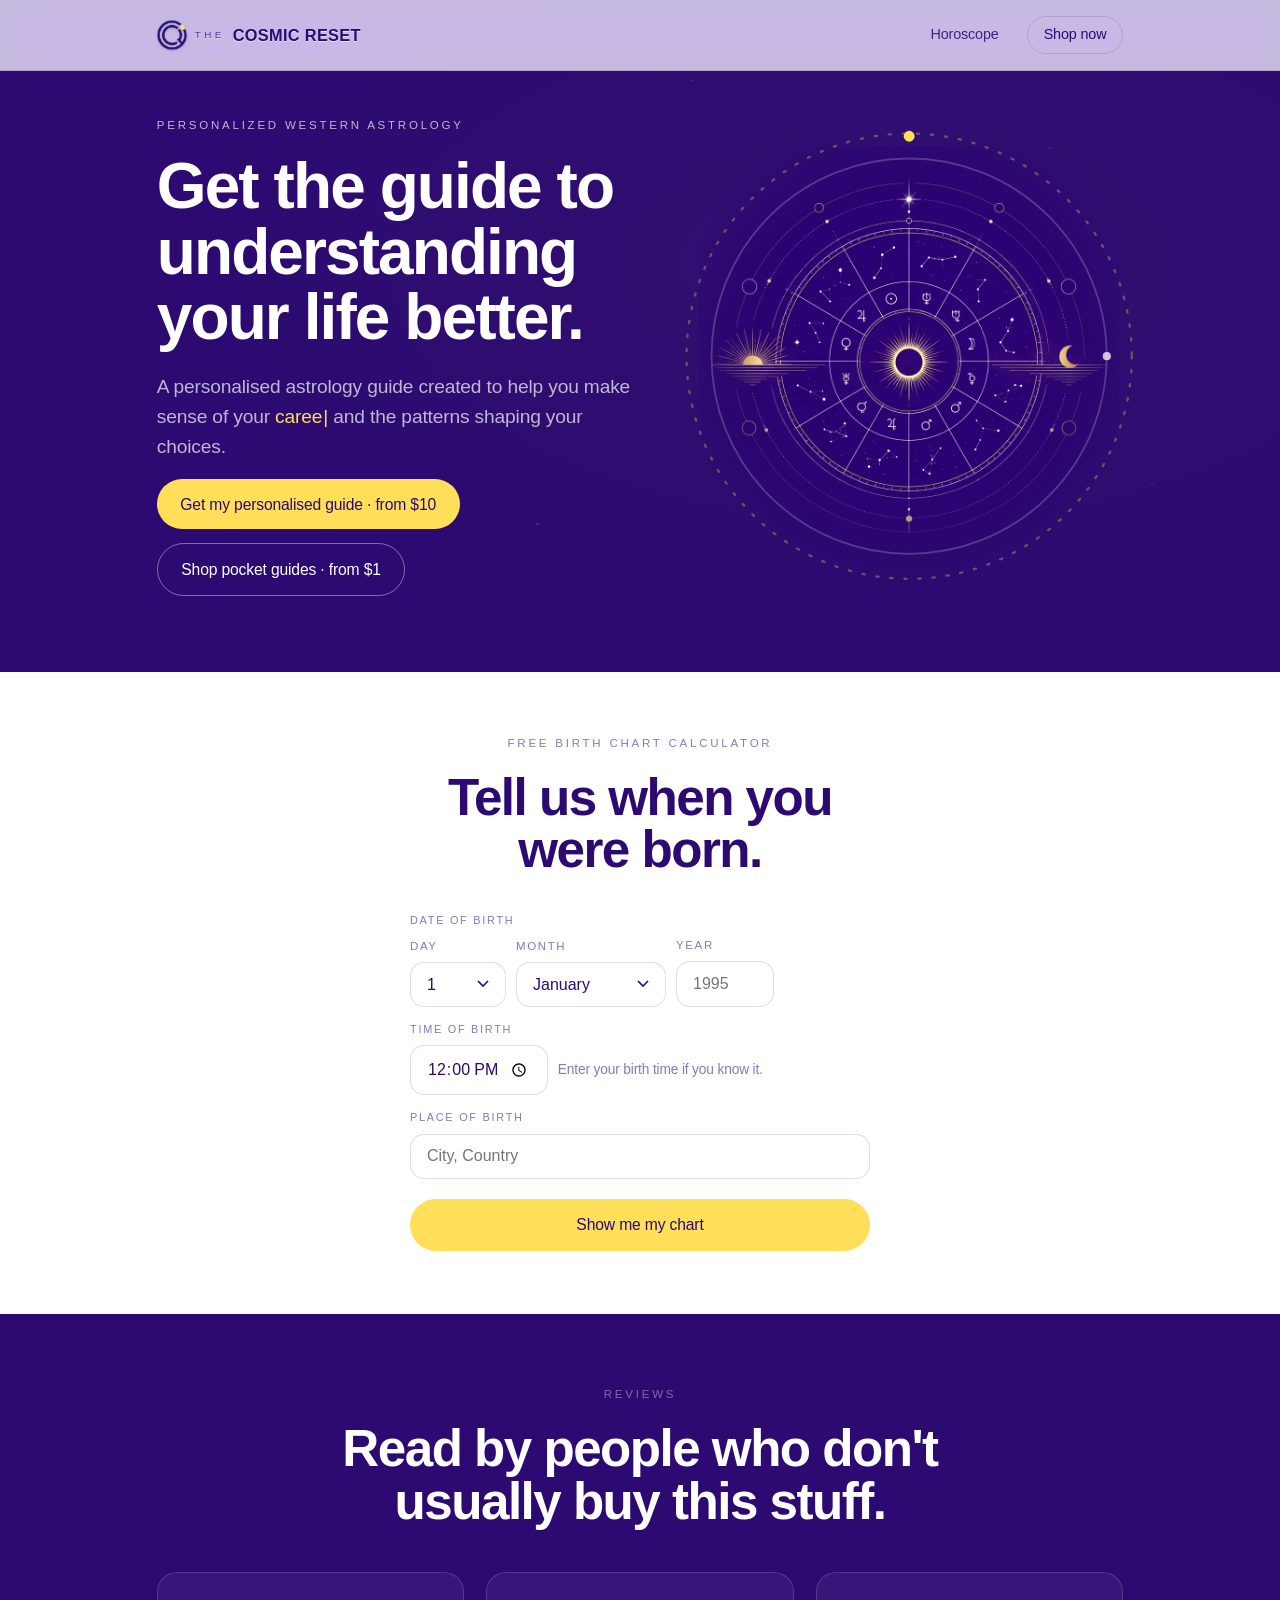
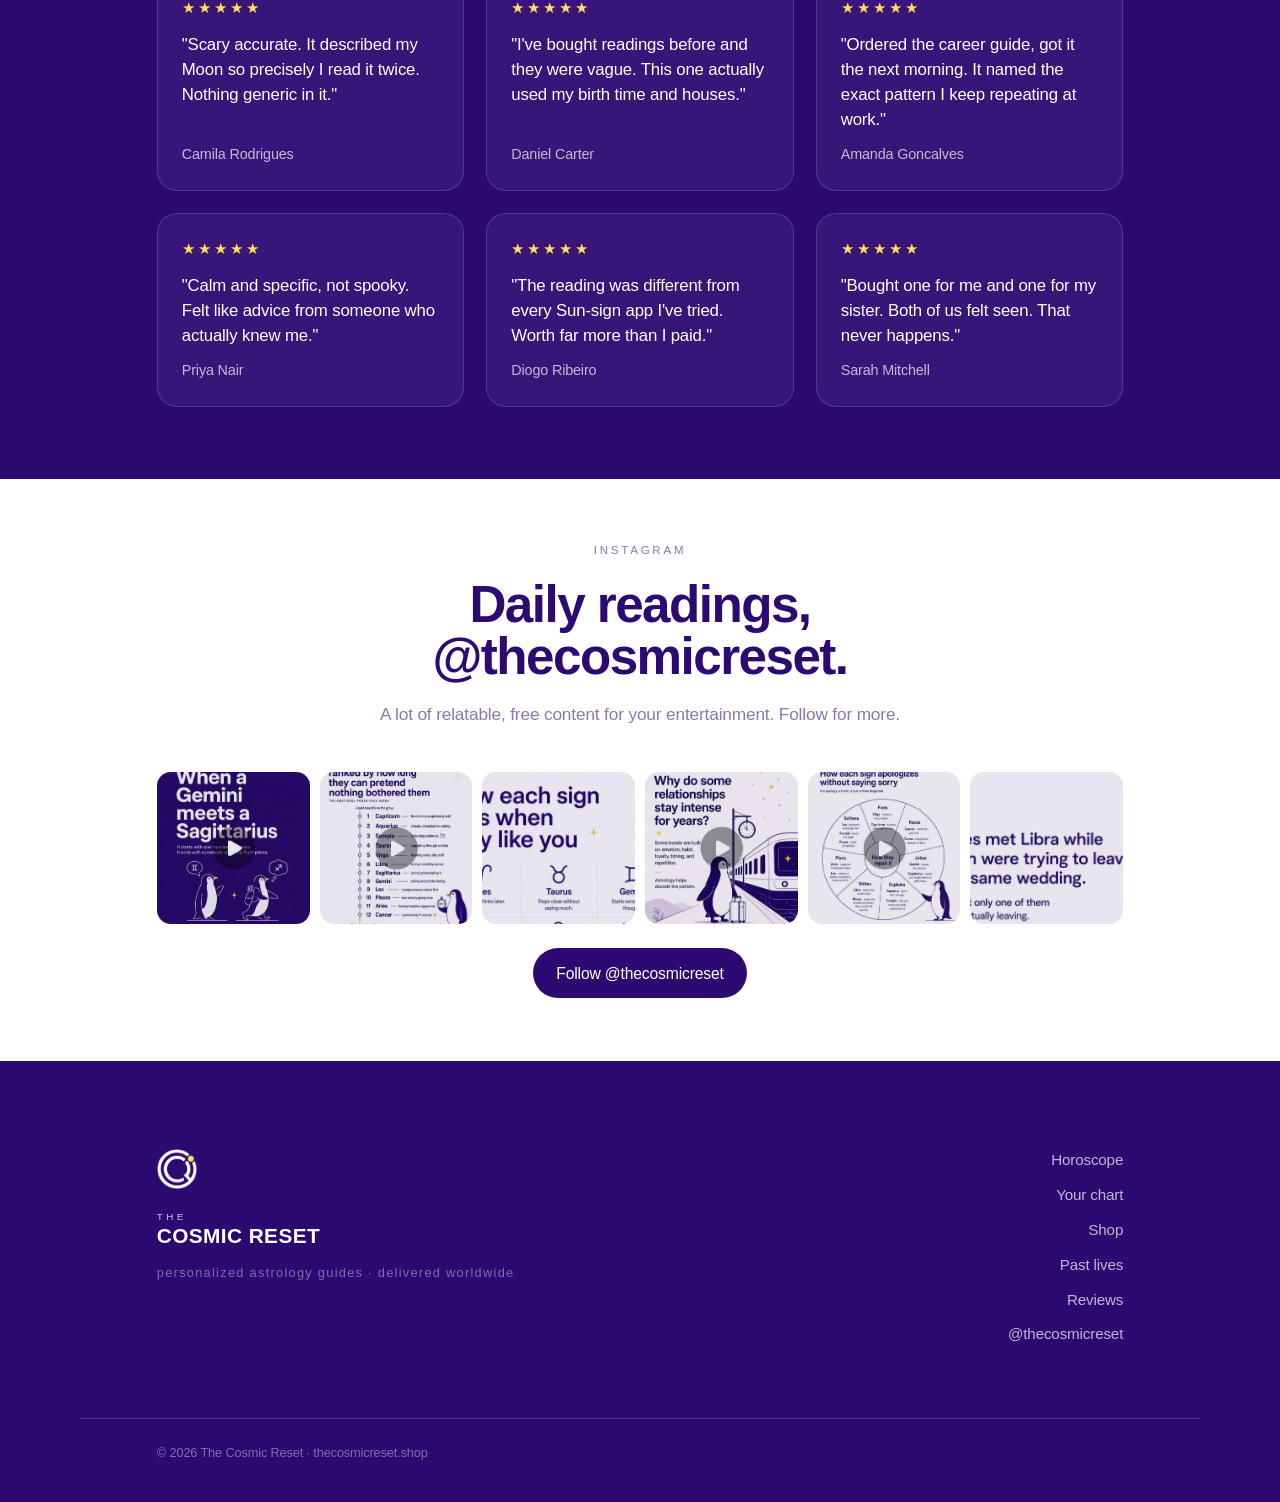
==== commit 0c749907: "Add monthly horoscope page (real-sky Aug 2026 readings, all 12 signs) - New horoscope.html + horosco" ====
--- a/index.html
+++ b/index.html
@@ -6,7 +6,7 @@
   <title>The Cosmic Reset · Personalized astrology guides</title>
   <meta name="description" content="Personalized astrology guides built from your exact birth chart. Your Moon, Rising and houses decoded into career, love, health and money. Delivered worldwide in 24 hours." />
   <link rel="icon" href="assets/favicon.png" type="image/png" />
-  <link rel="stylesheet" href="styles.css?v=10" />
+  <link rel="stylesheet" href="styles.css?v=12" />
 </head>
 <body>
 
@@ -22,6 +22,7 @@
         <span class="wordmark__main">COSMIC RESET</span>
       </a>
       <nav class="nav__links" aria-label="Primary">
+        <a href="horoscope.html" class="nav__keep">Horoscope</a>
         <a href="shop.html" class="nav__cta">Shop now</a>
       </nav>
     </div>
@@ -181,6 +182,7 @@
         <p class="footer__line">personalized astrology guides · delivered worldwide</p>
       </div>
       <nav class="footer__nav" aria-label="Footer">
+        <a href="horoscope.html">Horoscope</a>
         <a href="#calc">Your chart</a>
         <a href="shop.html">Shop</a>
         <a href="past.html">Past lives</a>
@@ -217,8 +219,8 @@
   <div class="toast" id="toast" role="status" aria-live="polite"></div>
 
   <script src="https://checkout.razorpay.com/v1/checkout.js"></script>
-  <script src="config.js?v=10"></script>
-  <script src="chart.js?v=10"></script>
-  <script src="app.js?v=10"></script>
+  <script src="config.js?v=12"></script>
+  <script src="chart.js?v=12"></script>
+  <script src="app.js?v=12"></script>
 </body>
 </html>
--- a/styles.css
+++ b/styles.css
@@ -609,7 +609,13 @@
   .builder__row { grid-template-columns: repeat(2, 1fr); }
 }
 @media (max-width: 640px) {
-  .nav__links a:not(.nav__cta) { display: none; }
+  .nav__links a:not(.nav__cta):not(.nav__keep) { display: none; }
+  .nav__inner { padding-left: 16px; padding-right: 16px; gap: 12px; }
+  .nav__links { gap: 13px; }
+  .nav__keep { font-size: 0.85rem; font-weight: 600; opacity: 1 !important; }
+  .nav__cta { padding: 0.45em 0.95em; font-size: 0.85rem; }
+  .wordmark__main { white-space: nowrap; }
+  .nav__cta, .nav__keep { white-space: nowrap; }
   .calc__form { flex-direction: column; align-items: stretch; }
   .field select { width: 100%; }
   /* stop flex-basis from forcing the place field 240px tall (it pushed the city list far below) */
@@ -682,6 +688,12 @@
   .stile__n { font-size: 0.92rem; }
   .stile__soon, .stile__best { font-size: 0.52rem; padding: 2px 6px; }
 }
+@media (max-width: 412px) {
+  .wordmark__the { display: none; }
+  .wordmark__main { font-size: 0.95rem; }
+  .nav__inner { gap: 8px; }
+  .nav__links { gap: 11px; }
+}
 @media (max-width: 400px) {
   .hero__title { font-size: 1.66rem; }
   .statement { font-size: 1.8rem; }
@@ -689,3 +701,128 @@
   .shop-hero h1 { font-size: 1.72rem; }
   .stilegrid { grid-template-columns: repeat(2, 1fr); }
 }
+
+/* ============================================================
+   MONTHLY HOROSCOPE
+   ============================================================ */
+.horo-hero { position: relative; background: var(--purple); color: var(--white); padding: clamp(96px, 13vh, 140px) 0 clamp(40px, 6vw, 72px); overflow: hidden; }
+.horo-hero::before { content: ""; position: absolute; inset: 0; background:
+  radial-gradient(1px 1px at 20% 30%, rgba(255,255,255,.5), transparent),
+  radial-gradient(1px 1px at 70% 20%, rgba(255,255,255,.4), transparent),
+  radial-gradient(1.5px 1.5px at 85% 60%, rgba(255,222,89,.5), transparent),
+  radial-gradient(1px 1px at 40% 80%, rgba(255,255,255,.35), transparent),
+  radial-gradient(1px 1px at 55% 45%, rgba(255,255,255,.3), transparent); opacity: .8; pointer-events: none; }
+.horo-hero__in { position: relative; z-index: 1; max-width: 780px; }
+.horo-hero__title { font-weight: 700; font-size: clamp(2.1rem, 5vw, 3.7rem); line-height: 1.04; letter-spacing: -0.03em; margin-bottom: 16px; max-width: 18ch; }
+.horo-hero__sub { font-size: clamp(1.02rem, 1.4vw, 1.22rem); line-height: 1.55; color: var(--white-70); max-width: 52ch; margin-bottom: clamp(24px, 3.5vw, 38px); }
+
+.signpick-card { background: var(--white); border-radius: 22px; padding: clamp(16px, 2.4vw, 24px); box-shadow: 0 24px 60px rgba(0,0,0,0.28); }
+.signpick { display: grid; grid-template-columns: repeat(6, 1fr); gap: 10px; }
+.spick { display: flex; flex-direction: column; align-items: center; gap: 6px; padding: 14px 8px 12px; border: 1px solid var(--purple-14); border-radius: 15px; background: var(--white); cursor: pointer; font-family: var(--font); transition: transform .3s var(--ease), border-color .3s var(--ease), background .3s var(--ease); }
+.spick:hover { transform: translateY(-3px); border-color: var(--purple); }
+.spick__glyph { width: 1.9rem; height: 1.9rem; background-color: var(--purple); -webkit-mask: var(--zs) center/contain no-repeat; mask: var(--zs) center/contain no-repeat; transition: background-color .3s var(--ease); }
+.spick__name { font-size: 0.9rem; font-weight: 700; color: var(--purple); letter-spacing: -0.01em; }
+.spick__dates { font-size: 0.64rem; color: var(--purple-55); letter-spacing: 0.01em; }
+.spick.is-active { background: var(--purple); border-color: var(--purple); }
+.spick.is-active .spick__glyph { background-color: var(--yellow); }
+.spick.is-active .spick__name { color: var(--white); }
+.spick.is-active .spick__dates { color: var(--white-70); }
+.signpick__hint { margin-top: 14px; text-align: center; font-size: 0.92rem; color: var(--purple-55); }
+.signpick__hint a { color: var(--purple); font-weight: 600; text-decoration: underline; text-underline-offset: 2px; }
+
+.horo-read { background: var(--white); padding: clamp(28px, 4.5vw, 56px) 0 clamp(20px, 3vw, 40px); }
+.horo-empty { text-align: center; color: var(--purple-55); font-size: 1.05rem; padding: clamp(20px, 4vw, 48px) 0; }
+
+/* reading header */
+.horohead { position: relative; border-radius: 26px; overflow: hidden; background: linear-gradient(135deg, #3b1a8f, #2C0A71); color: var(--white); margin-bottom: clamp(18px, 2.5vw, 28px); }
+.horohead::before { content: ""; position: absolute; inset: 0; background-image: var(--img); background-size: cover; background-position: center; opacity: 0.16; mix-blend-mode: screen; }
+.horohead__in { position: relative; z-index: 1; display: grid; grid-template-columns: auto 1fr auto; align-items: center; gap: clamp(16px, 3vw, 34px); padding: clamp(22px, 3.5vw, 40px); }
+.horohead__glyph { display: grid; place-items: center; flex: none; width: clamp(66px, 13vw, 86px); height: clamp(66px, 13vw, 86px); border-radius: 22px; background: rgba(255,255,255,0.08); border: 1px solid rgba(255,255,255,0.16); box-shadow: inset 0 1px 0 rgba(255,255,255,0.14); font-size: clamp(2.5rem, 5.4vw, 3.6rem); line-height: 1; color: var(--yellow); }
+.horohead__el { font-size: 0.72rem; letter-spacing: 0.16em; text-transform: uppercase; color: var(--white-70); }
+.horohead__name { font-size: clamp(2rem, 4.5vw, 3.2rem); font-weight: 700; letter-spacing: -0.03em; line-height: 1.02; margin: 6px 0 8px; }
+.horohead__key { font-size: clamp(1.05rem, 1.8vw, 1.35rem); font-weight: 600; color: var(--yellow); font-style: italic; }
+.horohead__mood { font-size: 0.95rem; color: var(--white-70); margin-top: 4px; }
+.horohead__rates { display: grid; gap: 9px; }
+.hrate { display: flex; align-items: center; gap: 8px; }
+.hrate__ico { width: 18px; height: 18px; color: var(--white-70); flex: none; }
+.hrate__ico svg { width: 100%; height: 100%; }
+.hrate__label { font-size: 0.82rem; color: var(--white-70); width: 52px; }
+.hrate__dots { display: inline-flex; gap: 4px; }
+.hrate__dots i { width: 8px; height: 8px; border-radius: 50%; background: var(--white-14); }
+.hrate__dots i.on { background: var(--yellow); }
+
+/* section cards */
+.hsections { display: grid; grid-template-columns: repeat(2, 1fr); gap: clamp(12px, 1.6vw, 18px); }
+.hcard { border: 1px solid var(--purple-14); border-radius: 20px; padding: clamp(18px, 2.4vw, 26px); background: var(--white); }
+.hcard--overall, .hcard--wide { grid-column: 1 / -1; }
+.hcard__icon { display: inline-grid; place-items: center; width: 40px; height: 40px; border-radius: 12px; background: var(--purple-08); color: var(--purple); margin-bottom: 13px; }
+.hcard__icon svg { width: 21px; height: 21px; }
+.hcard--overall .hcard__icon, .hcard--lucky .hcard__icon { background: var(--purple); color: var(--yellow); }
+.hcard__title { font-size: 1.15rem; font-weight: 700; letter-spacing: -0.02em; color: var(--purple); margin-bottom: 8px; }
+.hcard__text { font-size: 1rem; line-height: 1.62; color: var(--purple-80); }
+.hcard--lucky { background: linear-gradient(160deg, #fffdf3, #fff8dc); border-color: rgba(255,222,89,0.7); }
+.luckchips { display: flex; flex-wrap: wrap; gap: 8px; margin-bottom: 12px; }
+.luckchip { font-size: 0.9rem; font-weight: 700; color: var(--purple); background: var(--yellow); padding: 6px 13px; border-radius: 100px; }
+
+.horo-cta { margin-top: clamp(20px, 3vw, 32px); text-align: center; background: var(--purple-08); border-radius: 20px; padding: clamp(22px, 3.5vw, 34px); }
+.horo-cta p { font-size: 1.1rem; color: var(--purple); margin-bottom: 16px; }
+.horo-cta b { font-weight: 700; }
+
+/* sky strip */
+.sky { background: var(--white); padding: clamp(44px, 7vh, 88px) 0; border-top: 1px solid var(--purple-08); }
+.skystrip { display: grid; grid-template-columns: repeat(3, 1fr); gap: clamp(12px, 1.6vw, 18px); }
+.skycard { display: flex; gap: 14px; align-items: flex-start; border: 1px solid var(--purple-14); border-radius: 18px; padding: 18px; background: var(--white); }
+.skycard__icon { flex: none; width: 44px; height: 44px; border-radius: 12px; background: var(--purple); display: grid; place-items: center; }
+.skyglyph { color: var(--yellow); font-size: 1.5rem; line-height: 1; }
+.skymoon { width: 22px; height: 22px; border-radius: 50%; }
+.skymoon--full { background: var(--yellow); box-shadow: 0 0 10px rgba(255,222,89,0.6); }
+.skymoon--new { background: #14063a; border: 1.5px solid var(--white-40); }
+.skycard__body { display: flex; flex-direction: column; gap: 2px; }
+.skycard__when { font-size: 0.68rem; letter-spacing: 0.14em; text-transform: uppercase; color: var(--yellow); font-weight: 700; }
+.skycard__when { color: #a06be0; }
+.skycard__title { font-size: 1.05rem; font-weight: 700; letter-spacing: -0.02em; color: var(--purple); }
+.skycard__text { font-size: 0.92rem; line-height: 1.5; color: var(--purple-55); margin-top: 3px; }
+
+@media (max-width: 860px) {
+  .signpick { grid-template-columns: repeat(4, 1fr); }
+  .skystrip { grid-template-columns: repeat(2, 1fr); }
+  .horohead__in { grid-template-columns: auto 1fr; grid-template-areas: "glyph id" "rates rates"; row-gap: 18px; }
+  .horohead__glyph { grid-area: glyph; }
+  .horohead__id { grid-area: id; }
+  .horohead__rates { grid-area: rates; grid-template-columns: repeat(3, 1fr); gap: 12px; border-top: 1px solid var(--white-14); padding-top: 16px; }
+  .hrate { flex-direction: column; align-items: flex-start; gap: 5px; }
+  .hrate__label { width: auto; }
+}
+@media (max-width: 560px) {
+  .signpick { grid-template-columns: repeat(3, 1fr); gap: 8px; }
+  .hsections { grid-template-columns: 1fr; }
+  .skystrip { grid-template-columns: 1fr; }
+  .horohead__rates { grid-template-columns: repeat(3, 1fr); }
+  .spick__dates { font-size: 0.6rem; }
+}
+
+/* horoscope: nav offset + mobile refinements */
+#reading, .horohead { scroll-margin-top: 82px; }
+@media (max-width: 560px) {
+  .horo-hero { padding: 78px 0 34px; }
+  .horo-hero__title { font-size: 1.9rem; line-height: 1.08; }
+  .horo-hero__sub { font-size: 1rem; }
+  .signpick-card { padding: 12px; border-radius: 18px; }
+  .signpick { gap: 7px; }
+  .spick { padding: 12px 6px 10px; border-radius: 13px; }
+  .spick__glyph { width: 1.7rem; height: 1.7rem; }
+  .spick__name { font-size: 0.82rem; }
+  .horohead { border-radius: 20px; }
+  .horohead__in { padding: 20px 18px; gap: 15px; }
+  .horohead__glyph { width: 60px; height: 60px; border-radius: 16px; font-size: 2.4rem; }
+  .horohead__name { font-size: 1.7rem; }
+  .horohead__key { font-size: 1.05rem; }
+  .horohead__rates { gap: 8px; padding-top: 14px; }
+  .hrate__ico { width: 16px; height: 16px; }
+  .hrate__label { font-size: 0.76rem; }
+  .hcard { padding: 18px 17px; border-radius: 17px; }
+  .hcard__text { font-size: 0.96rem; line-height: 1.6; }
+  .hcard__title { font-size: 1.08rem; }
+  .horo-cta p { font-size: 1rem; }
+  .skycard { padding: 15px; }
+}
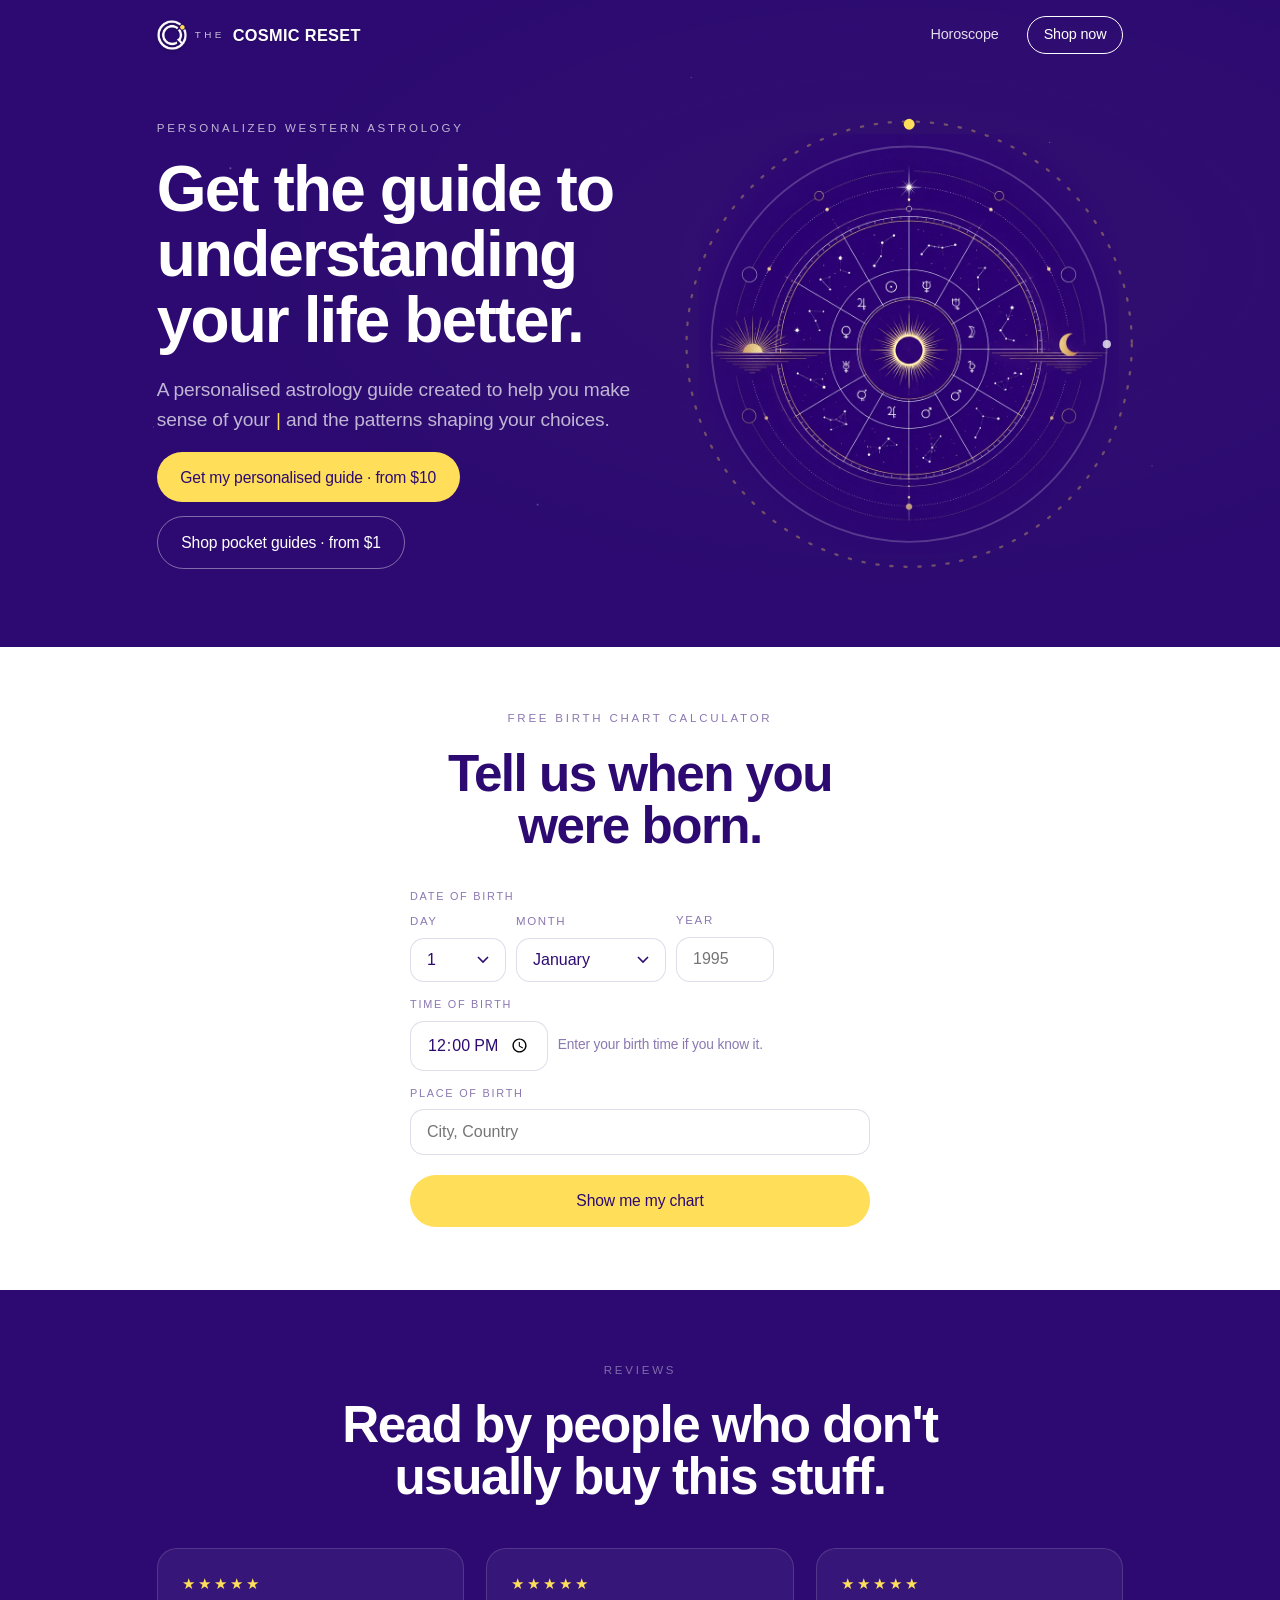
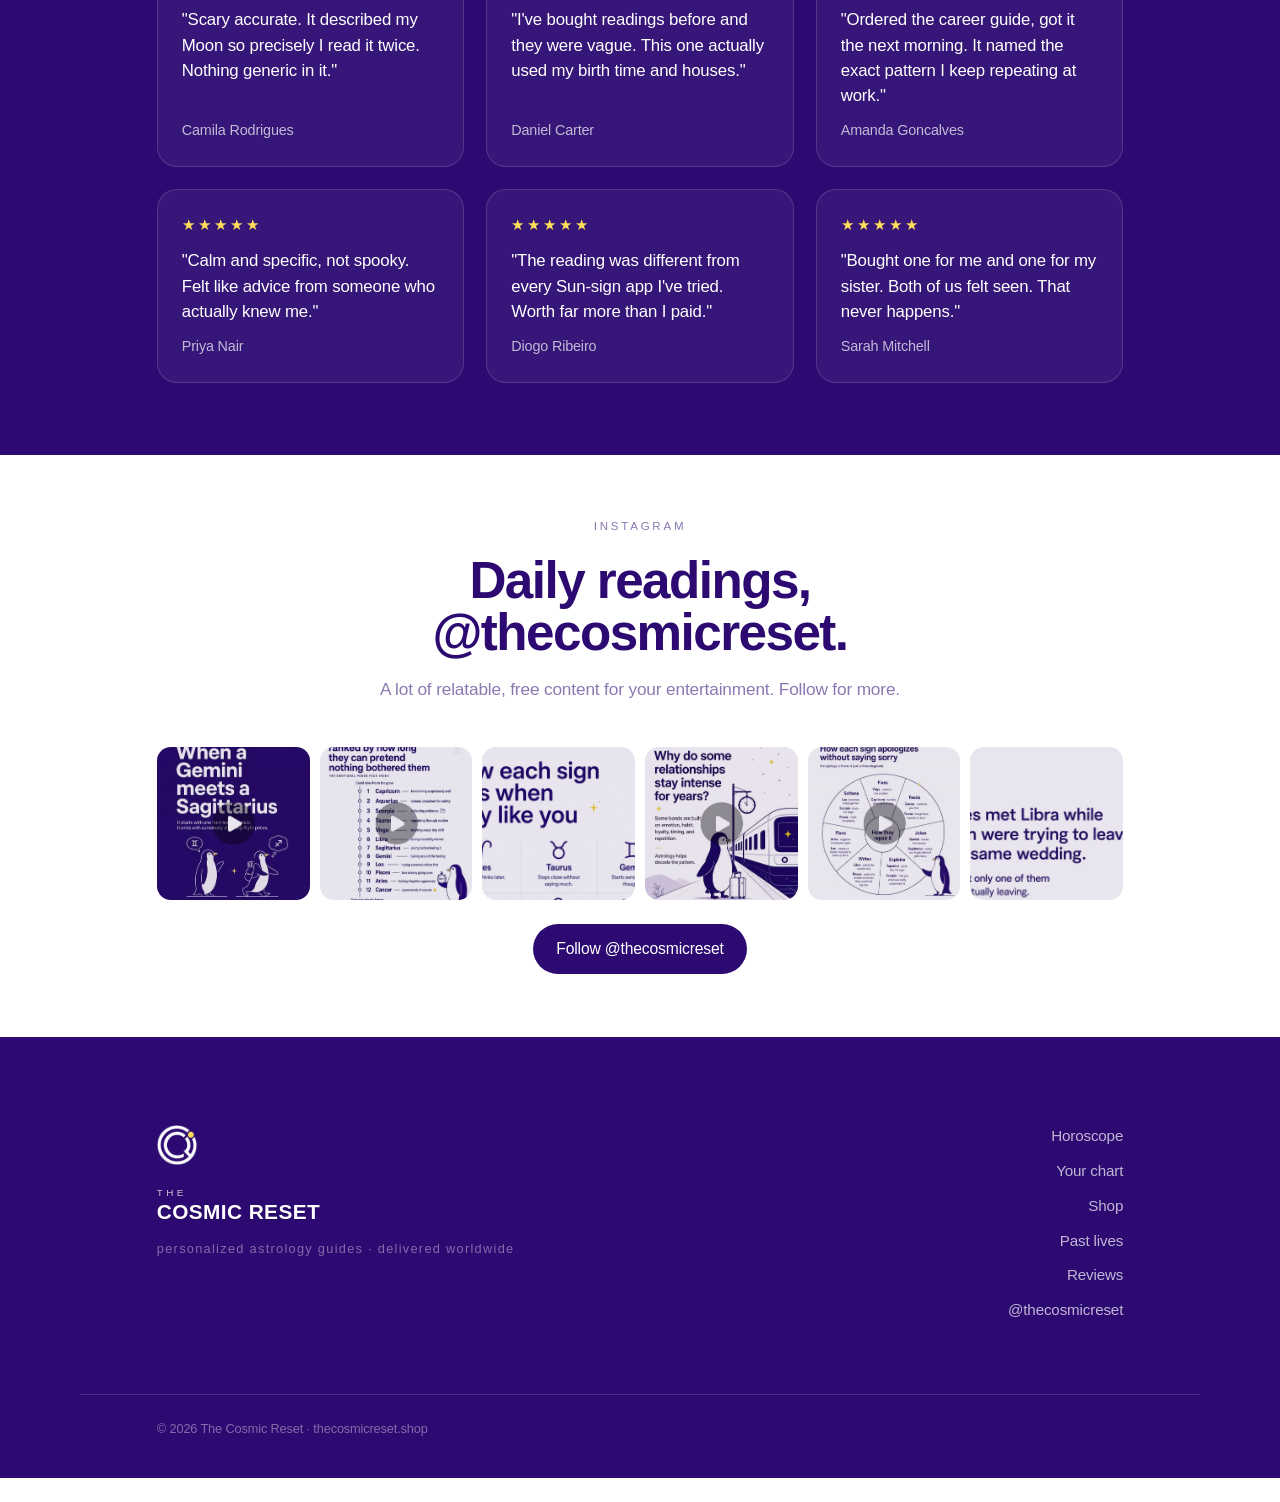
==== commit 68a8f36c: "Align home/shop mobile formatting to the horoscope baseline - Home calculator now a white floating c" ====
--- a/index.html
+++ b/index.html
@@ -6,7 +6,7 @@
   <title>The Cosmic Reset · Personalized astrology guides</title>
   <meta name="description" content="Personalized astrology guides built from your exact birth chart. Your Moon, Rising and houses decoded into career, love, health and money. Delivered worldwide in 24 hours." />
   <link rel="icon" href="assets/favicon.png" type="image/png" />
-  <link rel="stylesheet" href="styles.css?v=12" />
+  <link rel="stylesheet" href="styles.css?v=13" />
 </head>
 <body>
 
@@ -219,8 +219,8 @@
   <div class="toast" id="toast" role="status" aria-live="polite"></div>
 
   <script src="https://checkout.razorpay.com/v1/checkout.js"></script>
-  <script src="config.js?v=12"></script>
-  <script src="chart.js?v=12"></script>
-  <script src="app.js?v=12"></script>
+  <script src="config.js?v=13"></script>
+  <script src="chart.js?v=13"></script>
+  <script src="app.js?v=13"></script>
 </body>
 </html>
--- a/styles.css
+++ b/styles.css
@@ -826,3 +826,18 @@
   .horo-cta p { font-size: 1rem; }
   .skycard { padding: 15px; }
 }
+
+/* mobile: match horoscope's floating-card baseline on the home calculator */
+@media (max-width: 640px) {
+  .calc { padding: 42px 0 46px; background: #f6f5fb; }
+  .calc__inner { max-width: 440px; }
+  .calc__form {
+    background: var(--white);
+    border: 1px solid var(--purple-14);
+    border-radius: 20px;
+    box-shadow: 0 18px 44px rgba(44, 10, 113, 0.12);
+    padding: 22px 18px 24px;
+    margin-top: 20px;
+  }
+  .calc__group { margin-bottom: 16px; }
+}
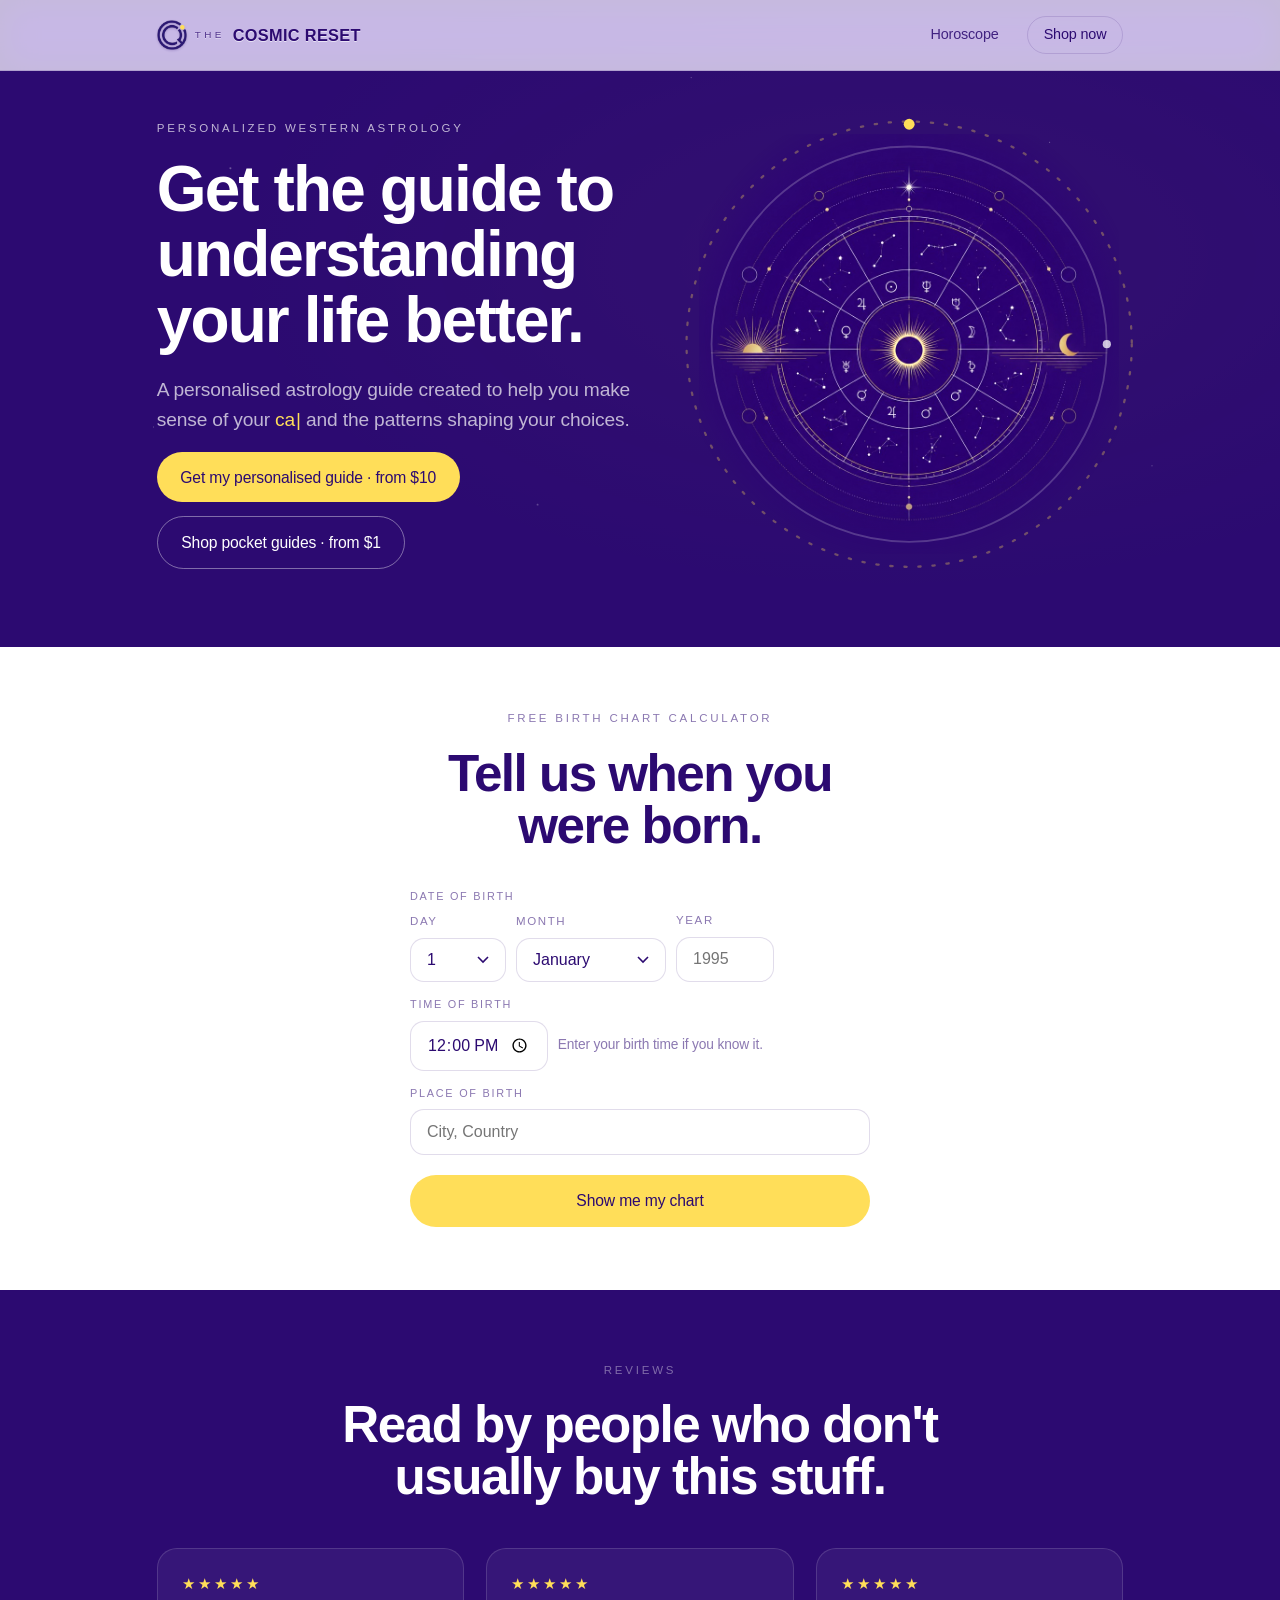
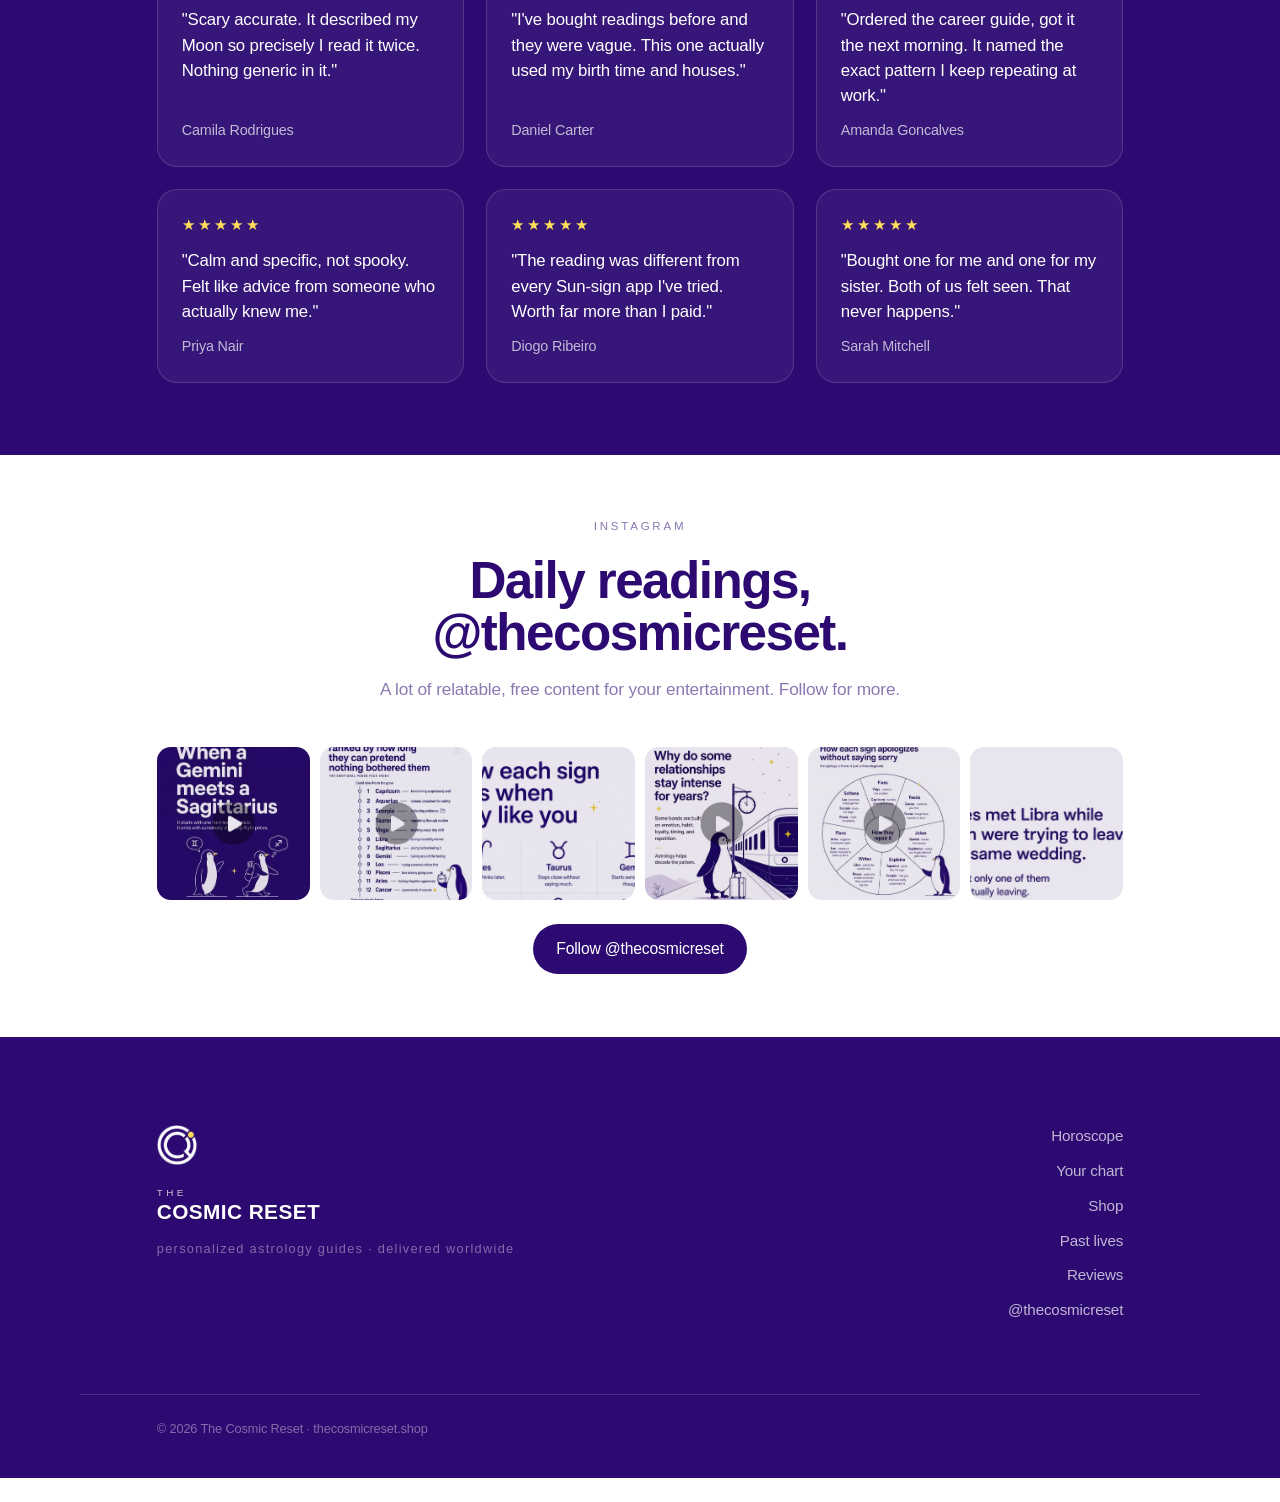
==== commit e98aff98: "Add Google AdSense verification snippet to all pages' <head> Co-Authored-By: Claude Opus 4.8 <norepl" ====
--- a/index.html
+++ b/index.html
@@ -6,6 +6,8 @@
   <title>The Cosmic Reset · Personalized astrology guides</title>
   <meta name="description" content="Personalized astrology guides built from your exact birth chart. Your Moon, Rising and houses decoded into career, love, health and money. Delivered worldwide in 24 hours." />
   <link rel="icon" href="assets/favicon.png" type="image/png" />
+  <script async src="https://pagead2.googlesyndication.com/pagead/js/adsbygoogle.js?client=ca-pub-9359894195680047"
+     crossorigin="anonymous"></script>
   <link rel="stylesheet" href="styles.css?v=13" />
 </head>
 <body>
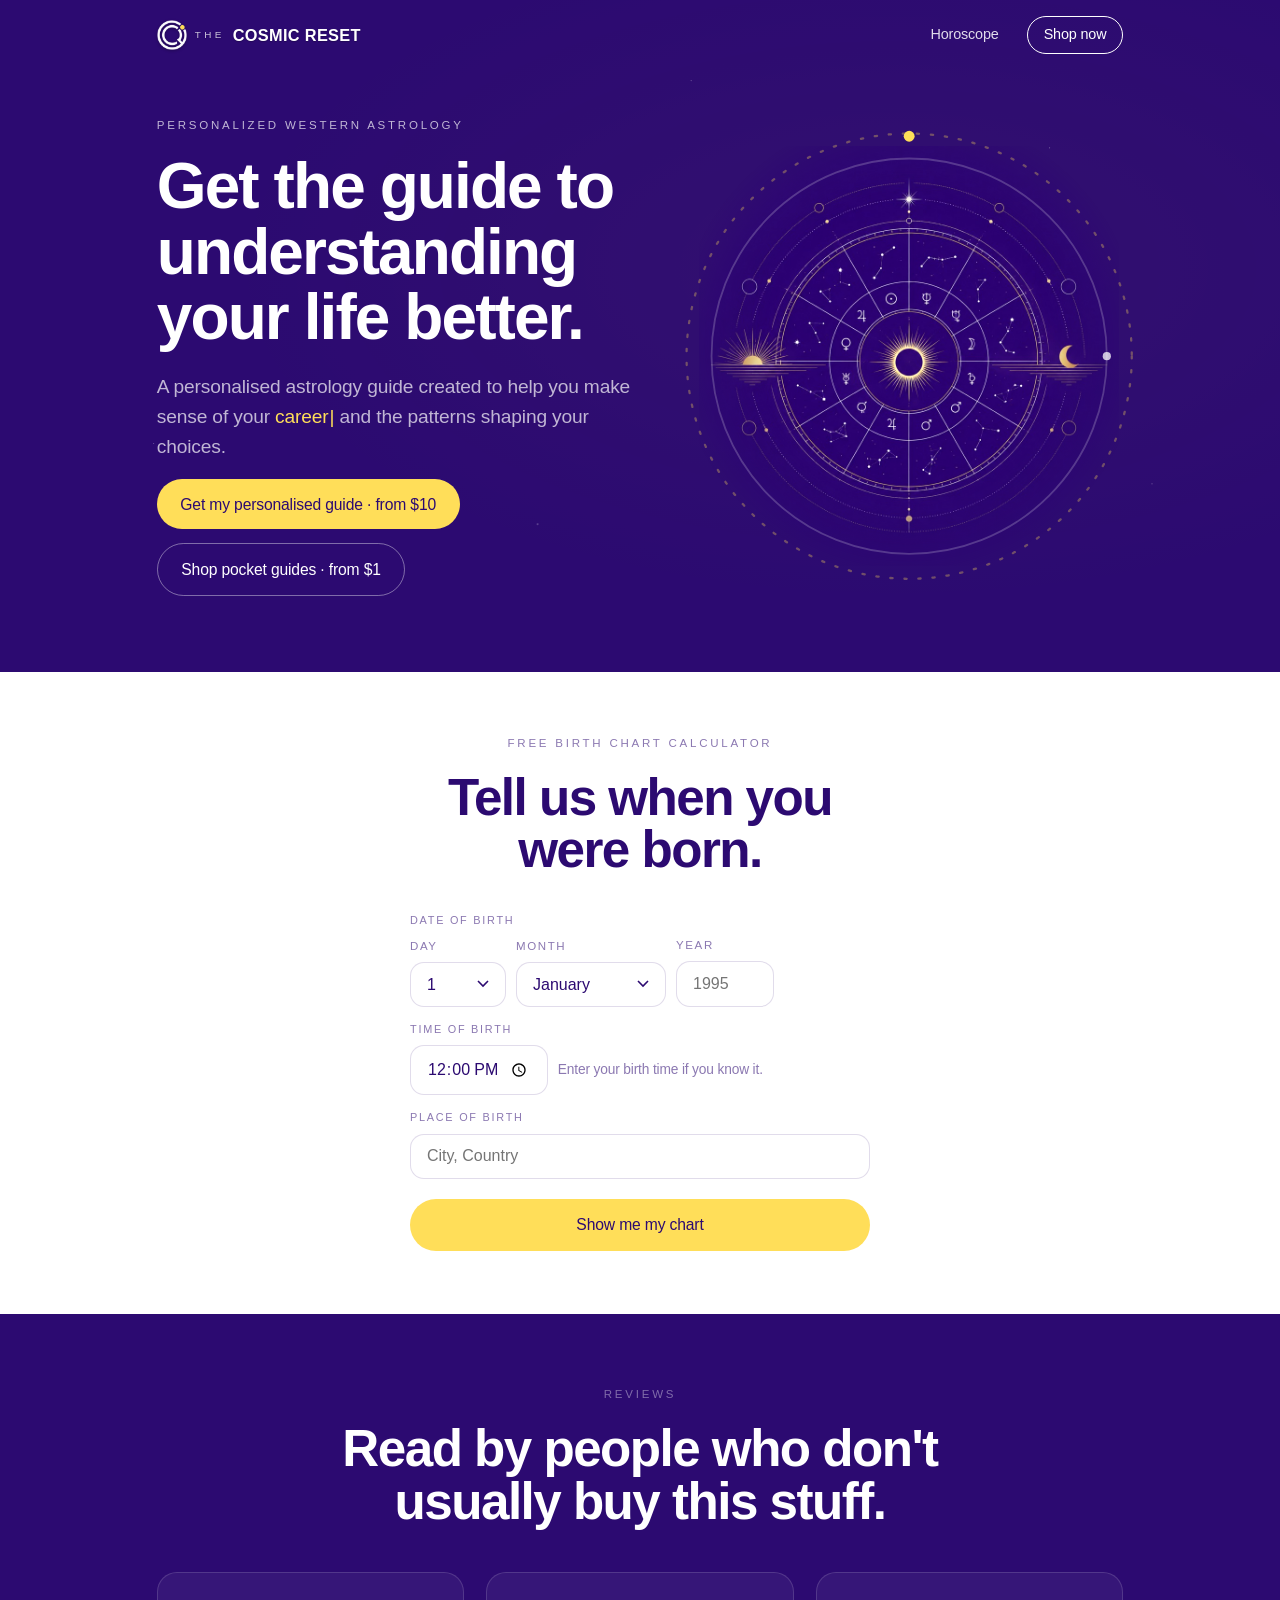
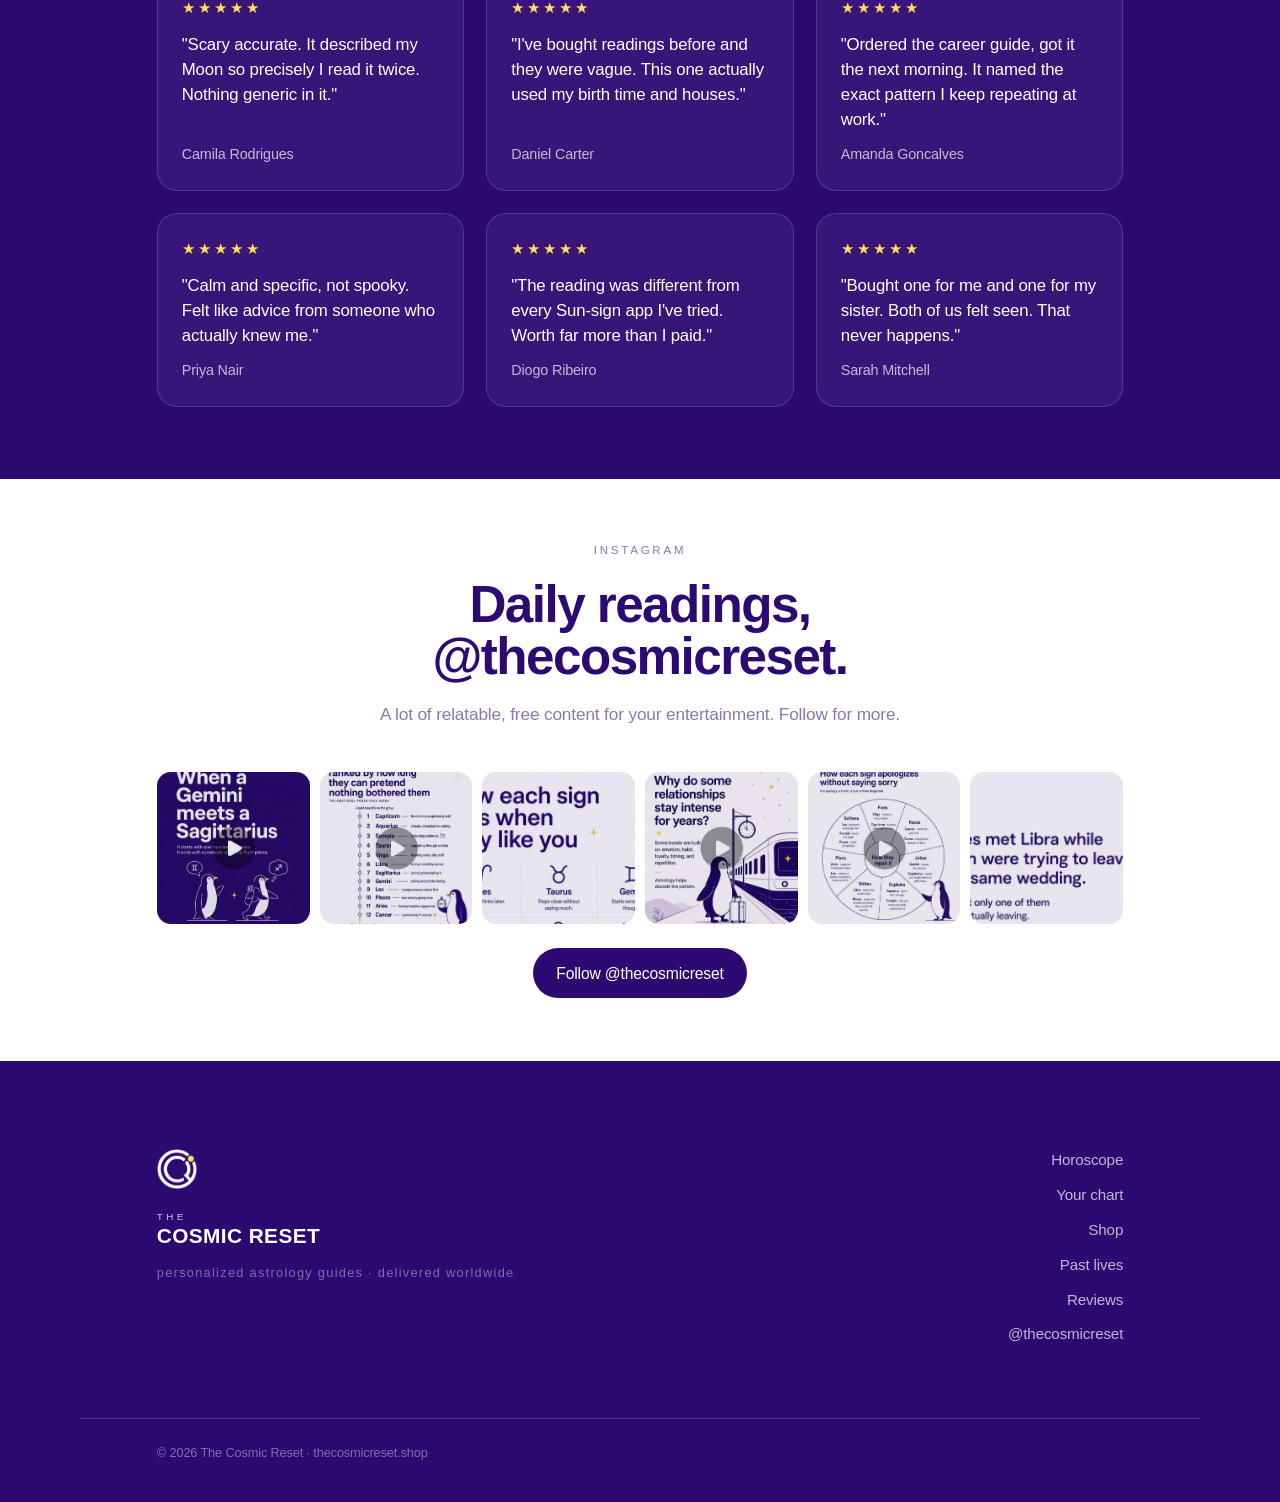
==== commit c56a7fcd: "Shop: publish 9 pocket guides live (Aries, Taurus, Gemini, Cancer, Leo, Virgo, Libra, Scorpio, Sagit" ====
--- a/index.html
+++ b/index.html
@@ -8,7 +8,7 @@
   <link rel="icon" href="assets/favicon.png" type="image/png" />
   <script async src="https://pagead2.googlesyndication.com/pagead/js/adsbygoogle.js?client=ca-pub-9359894195680047"
      crossorigin="anonymous"></script>
-  <link rel="stylesheet" href="styles.css?v=13" />
+  <link rel="stylesheet" href="styles.css?v=14" />
 </head>
 <body>
 
@@ -221,8 +221,8 @@
   <div class="toast" id="toast" role="status" aria-live="polite"></div>
 
   <script src="https://checkout.razorpay.com/v1/checkout.js"></script>
-  <script src="config.js?v=13"></script>
-  <script src="chart.js?v=13"></script>
-  <script src="app.js?v=13"></script>
+  <script src="config.js?v=14"></script>
+  <script src="chart.js?v=14"></script>
+  <script src="app.js?v=14"></script>
 </body>
 </html>
